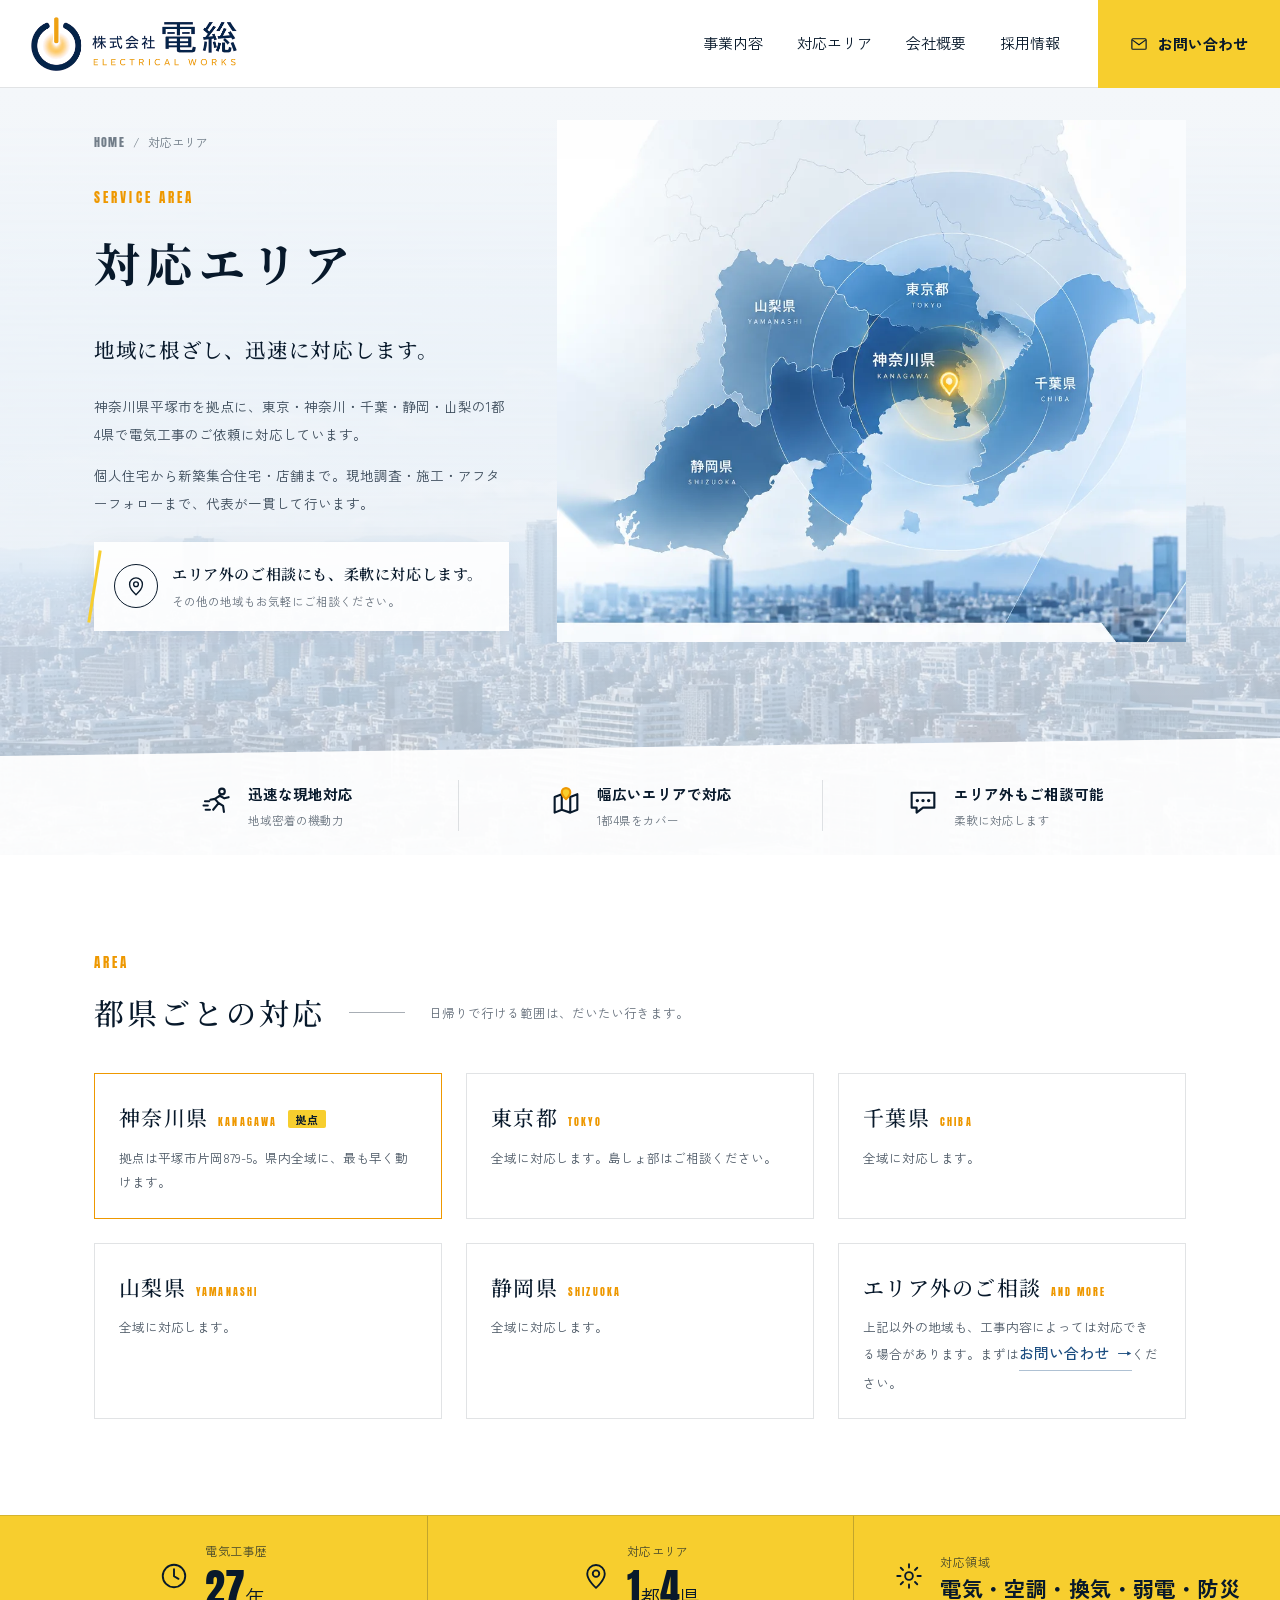
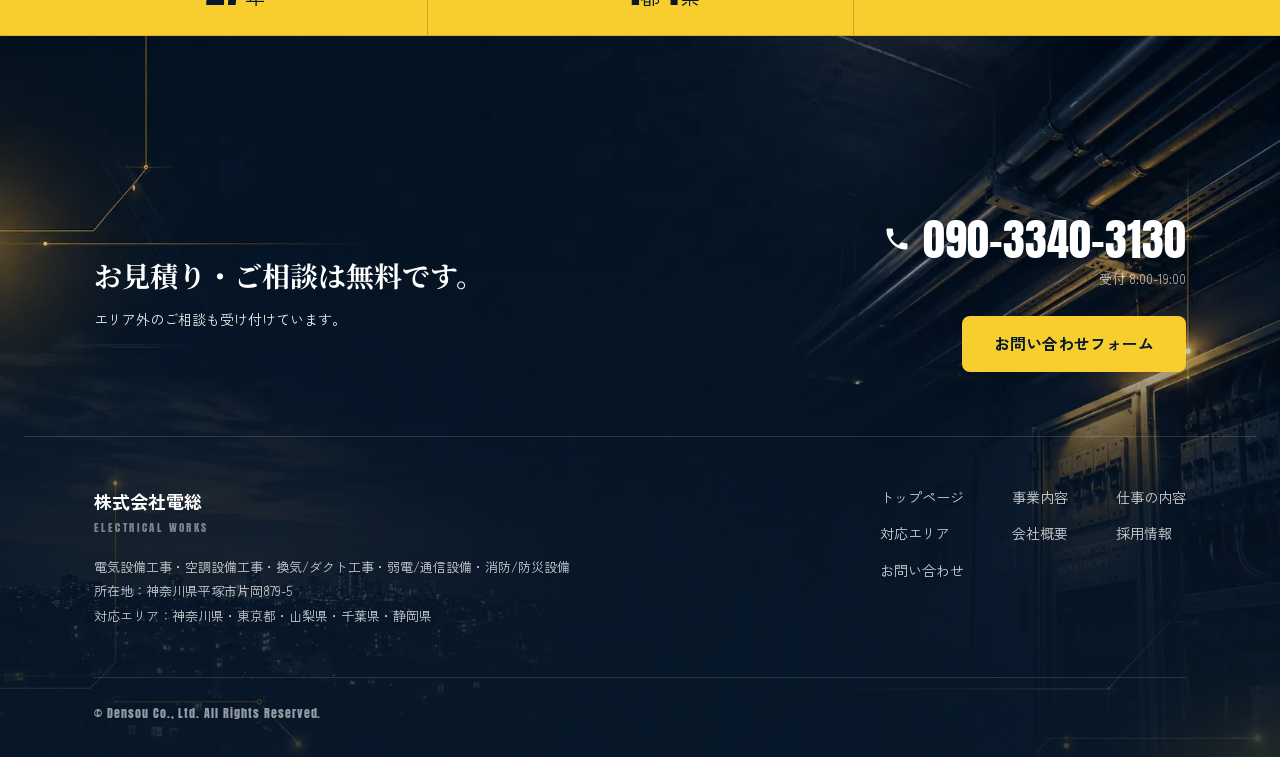
==== area/index.html @ 4aa3f5c4 "実写13枚をトーン統一現像し、事業内容を結線図風の編集レイアウトに再設計 【写真】輝度95-160→113-128、彩度0.03-0.45→0.08-0.26、コントラスト17-68→30-62に統一" ====
<!DOCTYPE html>
<html lang="ja">
<head>
<meta charset="UTF-8">
<meta name="viewport" content="width=device-width, initial-scale=1">
<title>対応エリア｜株式会社電総</title>
<meta name="description" content="神奈川県を拠点に、東京都・山梨県・千葉県・静岡県の1都4県に対応しています。エリア外のご相談も受け付けています。">
<link rel="canonical" href="https://dendojapan22.github.io/KabusikigaisyaDensou_Web/area/">
<meta property="og:type" content="website">
<meta property="og:site_name" content="株式会社電総">
<meta property="og:title" content="対応エリア｜株式会社電総">
<meta property="og:description" content="神奈川県を拠点に、東京都・山梨県・千葉県・静岡県の1都4県に対応しています。エリア外のご相談も受け付けています。">
<meta property="og:url" content="https://dendojapan22.github.io/KabusikigaisyaDensou_Web/area/">
<meta property="og:image" content="https://dendojapan22.github.io/KabusikigaisyaDensou_Web/assets/img/og/area.jpg">
<meta property="og:image:width" content="1200">
<meta property="og:image:height" content="630">
<meta property="og:locale" content="ja_JP">
<meta name="twitter:card" content="summary_large_image">
<link rel="icon" type="image/png" href="../assets/img/favicon.png">
<link rel="preconnect" href="https://fonts.googleapis.com">
<link rel="preconnect" href="https://fonts.gstatic.com" crossorigin>
<link href="https://fonts.googleapis.com/css2?family=Anton&family=Noto+Serif+JP:wght@400;500&family=Zen+Kaku+Gothic+New:wght@400;500;700&display=swap" rel="stylesheet">
<link rel="stylesheet" href="../assets/css/style.css?v=42">
</head>
<body>

<header class="site-header site-header--sub">
  <div class="plate">
    <a class="plate__logo" href="../"><picture><source srcset="../assets/img/logo.webp" type="image/webp"><img src="../assets/img/logo.png" alt="株式会社電総 ELECTRICAL WORKS" width="820" height="220" fetchpriority="high"></picture></a>
  </div>
  <a class="header-tel--compact" href="tel:09033403130" aria-label="電話をかける">
    <svg class="icon-tel" viewBox="0 0 24 24" aria-hidden="true"><path d="M6.6 10.8c1.4 2.8 3.8 5.1 6.6 6.6l2.2-2.2c.3-.3.7-.4 1-.2 1.2.4 2.4.6 3.6.6.6 0 1 .4 1 1V20c0 .6-.4 1-1 1C10.8 21 3 13.2 3 4c0-.6.4-1 1-1h3.5c.6 0 1 .4 1 1 0 1.3.2 2.5.6 3.6.1.3 0 .7-.2 1l-2.3 2.2z"/></svg>
  </a>
  <button class="menu-toggle" aria-expanded="false" aria-label="メニューを開く"><span></span><span></span><span></span></button>
  <div class="header-right">
    <div class="header-main">
      <nav class="global-nav" aria-label="グローバルナビゲーション">
        <ul>
          <li><a href="../service/">事業内容</a></li>
          <li><a href="./" aria-current="page">対応エリア</a></li>
          <li><a href="../company/">会社概要</a></li>
          <li><a href="../recruit/">採用情報</a></li>
        </ul>
      </nav>
      <a class="btn-cta" href="../contact/"><svg class="icon-mail" viewBox="0 0 24 24" aria-hidden="true"><rect x="2.5" y="5" width="19" height="14" rx="1.5"></rect><path d="m3 6.5 9 6.5 9-6.5"></path></svg>お問い合わせ</a>
    </div>
  </div>
</header>

<main>

<!-- ヒーロー：支給デザイン（taiouerea.png）準拠。抽出した地図＋下部に薄い街並み -->
<div class="area2 area2--page" data-animate>
  <div class="wrap area2__inner">
    <div class="area2__copy">
      <ol class="breadcrumb breadcrumb--onlight">
        <li><a href="../">HOME</a></li>
        <li aria-current="page">対応エリア</li>
      </ol>
      <span class="section__label area2__label">Service Area</span>
      <h1 class="area2__title" data-echo>対応エリア</h1>
      <p class="area2__sub">地域に根ざし、迅速に対応します。</p>
      <p class="area2__text">神奈川県平塚市を拠点に、東京・神奈川・千葉・静岡・山梨の1都4県で電気工事のご依頼に対応しています。</p>
      <p class="area2__text">個人住宅から新築集合住宅・店舗まで。現地調査・施工・アフターフォローまで、代表が一貫して行います。</p>
      <div class="area-card">
        <span class="area-card__icon" aria-hidden="true"><svg viewBox="0 0 24 24"><path d="M12 21.5S5 15.4 5 10.2A7 7 0 0 1 19 10.2c0 5.2-7 11.3-7 11.3Z"></path><circle cx="12" cy="10.1" r="2.6"></circle></svg></span>
        <div>
          <p class="area-card__main">エリア外のご相談にも、柔軟に対応します。</p>
          <p class="area-card__sub">その他の地域もお気軽にご相談ください。</p>
        </div>
      </div>
    </div>
    <figure class="area2__map">
      <picture>
        <source srcset="../assets/img/area-map2.webp" type="image/webp">
        <img src="../assets/img/area-map2.jpg" alt="対応エリアの地図。拠点の神奈川県を中心に黄色の同心円が広がり、東京・山梨・千葉・静岡が並ぶ" width="1036" height="860" fetchpriority="high">
      </picture>
    </figure>
  </div>
  <div class="area-feats">
    <div class="wrap area-feats__inner">
      <div class="area-feat">
        <span class="area-feat__icon" aria-hidden="true"><svg viewBox="0 0 24 24"><circle cx="15.5" cy="4.6" r="2"></circle><path d="M14 7.6l-3.5 2.2 2.6 3-3.8 4.7M13 12.6l3.3 2.2.6 4.2M10.5 9.8l-3.2.6M14 7.6l3.2 1.8 3-.8"></path><path d="M3.5 11.5h3M2.5 14.5h3M4 17.5h3"></path></svg></span>
        <div>
          <p class="area-feat__title">迅速な現地対応</p>
          <p class="area-feat__sub">地域密着の機動力</p>
        </div>
      </div>
      <div class="area-feat">
        <span class="area-feat__icon" aria-hidden="true"><svg viewBox="0 0 24 24"><path d="M4 8.5l5-2 6 2 5-2v11l-5 2-6-2-5 2zM9 6.5v11M15 8.5v11"></path><path class="pinfill" d="M12 2.2c1.7 0 3 1.3 3 3 0 2.2-3 4.8-3 4.8S9 7.4 9 5.2c0-1.7 1.3-3 3-3z"></path></svg></span>
        <div>
          <p class="area-feat__title">幅広いエリアで対応</p>
          <p class="area-feat__sub">1都4県をカバー</p>
        </div>
      </div>
      <div class="area-feat">
        <span class="area-feat__icon" aria-hidden="true"><svg viewBox="0 0 24 24"><path d="M4 5.5h16v10.5h-8l-4.5 3.5v-3.5H4z"></path><path d="M8 11h.01M12 11h.01M16 11h.01" stroke-linecap="round" stroke-width="2.4"></path></svg></span>
        <div>
          <p class="area-feat__title">エリア外もご相談可能</p>
          <p class="area-feat__sub">柔軟に対応します</p>
        </div>
      </div>
    </div>
  </div>
</div>

<!-- 都県ごとの対応 -->
<section class="section" data-animate>
  <div class="wrap">
    <div class="svc2-head">
      <span class="section__label">Area</span>
      <div class="svc2-head__row">
        <h2 class="svc2-title">都県ごとの対応</h2>
        <span class="svc2-head__rule" aria-hidden="true"></span>
        <p class="svc2-head__sub">日帰りで行ける範囲は、だいたい行きます。</p>
      </div>
    </div>
    <div class="prefs" data-stagger>
      <div class="pref pref--base">
        <div class="pref__head">
          <h3 class="pref__name">神奈川県</h3>
          <span class="pref__en">KANAGAWA</span>
          <span class="svc-tag">拠点</span>
        </div>
        <p class="pref__text">拠点は平塚市片岡879-5。県内全域に、最も早く動けます。</p>
      </div>
      <div class="pref">
        <div class="pref__head">
          <h3 class="pref__name">東京都</h3>
          <span class="pref__en">TOKYO</span>
        </div>
        <p class="pref__text">全域に対応します。島しょ部はご相談ください。</p>
      </div>
      <div class="pref">
        <div class="pref__head">
          <h3 class="pref__name">千葉県</h3>
          <span class="pref__en">CHIBA</span>
        </div>
        <p class="pref__text">全域に対応します。</p>
      </div>
      <div class="pref">
        <div class="pref__head">
          <h3 class="pref__name">山梨県</h3>
          <span class="pref__en">YAMANASHI</span>
        </div>
        <p class="pref__text">全域に対応します。</p>
      </div>
      <div class="pref">
        <div class="pref__head">
          <h3 class="pref__name">静岡県</h3>
          <span class="pref__en">SHIZUOKA</span>
        </div>
        <p class="pref__text">全域に対応します。</p>
      </div>
      <div class="pref pref--out">
        <div class="pref__head">
          <h3 class="pref__name">エリア外のご相談</h3>
          <span class="pref__en">AND MORE</span>
        </div>
        <p class="pref__text">上記以外の地域も、工事内容によっては対応できる場合があります。まずは<a class="text-link" href="../contact/">お問い合わせ</a>ください。</p>
      </div>
    </div>
  </div>
</section>

<section class="trust trust--light" aria-label="信頼の根拠">
  <div class="trust__item">
    <svg class="trust__icon" viewBox="0 0 24 24" aria-hidden="true"><circle cx="12" cy="12" r="9"></circle><path d="M12 6.6v5.6l3.6 2.1"></path></svg>
    <span>
      <span class="trust__label">電気工事歴</span>
      <span class="trust__value"><strong>30</strong>年</span>
    </span>
  </div>
  <div class="trust__item">
    <svg class="trust__icon" viewBox="0 0 24 24" aria-hidden="true"><path d="M12 21.5S5 15.4 5 10.2A7 7 0 0 1 19 10.2c0 5.2-7 11.3-7 11.3Z"></path><circle cx="12" cy="10.1" r="2.6"></circle></svg>
    <span>
      <span class="trust__label">対応エリア</span>
      <span class="trust__value"><strong>1</strong>都<strong>4</strong>県</span>
    </span>
  </div>
  <div class="trust__item">
    <svg class="trust__icon" viewBox="0 0 24 24" aria-hidden="true"><circle cx="12" cy="12" r="3.1"></circle><path d="M12 2.6v2.6M12 18.8v2.6M21.4 12h-2.6M5.2 12H2.6M18.6 5.4 16.8 7.2M7.2 16.8l-1.8 1.8M18.6 18.6l-1.8-1.8M7.2 7.2 5.4 5.4"></path></svg>
    <span>
      <span class="trust__label">対応領域</span>
      <span class="trust__value trust__value--text">電気・空調・換気・弱電・防災</span>
    </span>
  </div>
</section>
</main>

<div class="endzone">
  <section class="cta-block" data-animate>
    <div class="wrap cta-block__inner">
      <div>
        <h2 class="cta-block__title" data-echo>お見積り・ご相談は無料です。</h2>
        <p class="cta-block__note">エリア外のご相談も受け付けています。</p>
      </div>
      <div class="cta-block__contact">
        <a class="cta-block__tel" href="tel:09033403130"><svg class="icon-tel" viewBox="0 0 24 24" aria-hidden="true"><path d="M6.6 10.8c1.4 2.8 3.8 5.1 6.6 6.6l2.2-2.2c.3-.3.7-.4 1-.2 1.2.4 2.4.6 3.6.6.6 0 1 .4 1 1V20c0 .6-.4 1-1 1C10.8 21 3 13.2 3 4c0-.6.4-1 1-1h3.5c.6 0 1 .4 1 1 0 1.3.2 2.5.6 3.6.1.3 0 .7-.2 1l-2.3 2.2z"/></svg>090-3340-3130</a>
        <p class="cta-block__hours">受付 8:00-19:00</p>
        <a class="btn-primary" href="../contact/">お問い合わせフォーム</a>
      </div>
    </div>
  </section>
  <footer class="site-footer">
    <div class="wrap site-footer__inner">
      <div>
        <p class="site-footer__name">株式会社電総</p>
        <p class="site-footer__en">ELECTRICAL WORKS</p>
        <p class="site-footer__meta">電気設備工事・空調設備工事・換気/ダクト工事・弱電/通信設備・消防/防災設備<br>所在地：神奈川県平塚市片岡879-5<br>対応エリア：神奈川県・東京都・山梨県・千葉県・静岡県</p>
      </div>
      <nav aria-label="フッターナビゲーション">
        <ul>
          <li><a href="../">トップページ</a></li>
          <li><a href="../service/">事業内容</a></li>
          <li><a href="../service/work/">仕事の内容</a></li>
          <li><a href="./">対応エリア</a></li>
          <li><a href="../company/">会社概要</a></li>
          <li><a href="../recruit/">採用情報</a></li>
          <li><a href="../contact/">お問い合わせ</a></li>
        </ul>
      </nav>
    </div>
    <div class="wrap"><p class="site-footer__copy">&copy; Densou Co., Ltd. All Rights Reserved.</p></div>
  </footer>
</div>

<div class="mobile-bar">
  <a class="mobile-bar__tel" href="tel:09033403130"><svg class="icon-tel" viewBox="0 0 24 24" aria-hidden="true" width="18" height="18" fill="currentColor"><path d="M6.6 10.8c1.4 2.8 3.8 5.1 6.6 6.6l2.2-2.2c.3-.3.7-.4 1-.2 1.2.4 2.4.6 3.6.6.6 0 1 .4 1 1V20c0 .6-.4 1-1 1C10.8 21 3 13.2 3 4c0-.6.4-1 1-1h3.5c.6 0 1 .4 1 1 0 1.3.2 2.5.6 3.6.1.3 0 .7-.2 1l-2.3 2.2z"/></svg>電話する</a>
  <a class="mobile-bar__contact" href="../contact/">お問い合わせ</a>
</div>

<script src="../assets/js/main.js?v=12" defer></script>
</body>
</html>
---- assets/css/style.css ----
/* =========================================================
   株式会社電総 コーポレートサイト
   design.md v2 準拠
   ========================================================= */

:root {
  /* =======================================================
     イメージカラー：黄 / 濃紺 / 白 の3色
     黄 = 面（塗り・ハイライト・太い線）
     紺 = 文字と構造
     白 = 地
     ※ヒーローの導線だけは従来の銅色を維持（色を直接指定）
     ======================================================= */
  --yellow:      #F7CE2E;  /* 主役の黄。塗り・ハイライトに使う */
  --yellow-deep: #EE9800;  /* ロゴ由来のアンバー。細い線・小さな印に */

  --navy-900: #08192B;  /* 最濃面・フッター */
  --navy-700: #123A5E;  /* 見出し・副次面 */
  --blue-500: #1B4D80;  /* リンク（紺の系統） */
  --copper:   var(--yellow-deep);  /* 旧アクセント名。実体はアンバー */
  --mist:     #E8EDF2;  /* 明るいセクション背景・採用ページ地色 */
  --paper:    #FFFFFF;

  --ink:    #08192B;
  --ink-60: rgba(8,25,43,.60);
  --ink-40: rgba(8,25,43,.40);
  --rule:   rgba(8,25,43,.12);  /* 表組みの罫 */

  /* 書体：実務トーンに統一。見出しも明朝ではなくゴシック */
  --font-display: "Noto Serif JP", "游明朝", serif;
  --font-body:    "Zen Kaku Gothic New", "Noto Sans JP", sans-serif;
  --font-util:    "Anton", "Zen Kaku Gothic New", sans-serif;

  /* 余白 ─ 8の倍数 */
  --s-1: 8px;  --s-2: 16px; --s-3: 24px; --s-4: 32px;
  --s-5: 48px; --s-6: 64px; --s-7: 96px; --s-8: 128px;

  --radius-pill: 999px;
  --radius-plate: 44px;
  --ease: cubic-bezier(.4, 0, .2, 1);

  --wrap: 1140px;  /* 本文コンテナ最大幅 */
}

/* ---------- reset ---------- */
*, *::before, *::after { box-sizing: border-box; }
html { -webkit-text-size-adjust: 100%; }
body {
  margin: 0;
  font-family: var(--font-body);
  font-size: 16px;
  line-height: 1.9;
  color: var(--ink);
  background: var(--paper);
}
h1, h2, h3, h4, p, ul, ol, dl, dd, figure { margin: 0; }
ul, ol { padding: 0; list-style: none; }
img { max-width: 100%; height: auto; display: block; }
a { color: var(--blue-500); text-decoration: none; }
button { font: inherit; cursor: pointer; background: none; border: 0; color: inherit; }
table { border-collapse: collapse; width: 100%; }

:focus-visible {
  outline: 2px solid var(--navy-900);
  outline-offset: 2px;
  box-shadow: 0 0 0 5px var(--yellow);
  border-radius: 2px;
}

.wrap { max-width: var(--wrap); margin-inline: auto; padding-inline: var(--s-3); }
.u-num { font-family: var(--font-util); }

.visually-hidden {
  position: absolute; width: 1px; height: 1px;
  clip-path: inset(50%); overflow: hidden; white-space: nowrap;
}

/* =========================================================
   4-1. ヘッダー
   ========================================================= */
.site-header {
  position: relative;
  height: 108px;
  z-index: 100;
}
/* トップページ：写真の上に透過で重なる */
.site-header--top {
  position: absolute;
  inset-inline: 0;
  top: 0;
  height: 0; /* 高さはプレート・右ブロックの absolute で決まる */
}
/* 下層ページ：白地・sticky */
.site-header--sub {
  position: sticky;
  top: 0;
  height: 88px;
  background: var(--paper);
  border-bottom: 1px solid var(--rule);
}

/* 白いプレート（切り欠き） */
.plate__logo { display: block; }
.plate__logo img { width: 100%; height: auto; display: block; }

.plate {
  position: absolute;
  top: 0; left: 0;
  width: 268px;
  height: 96px;
  padding: 20px 30px;
  background: var(--paper);
  border-radius: 0 0 var(--radius-plate) 0; /* 右下のみ。影は付けない */
  display: flex;
  flex-direction: column;
  justify-content: center;
  gap: 2px;
  z-index: 2;
}
.plate__name {
  display: flex;
  align-items: center;
  gap: 10px;
  color: var(--ink);
  font-size: 19px;
  font-weight: 700;
  line-height: 1.3;
  letter-spacing: .04em;
}
.plate__mark {
  flex: none;
  width: 14px; height: 14px;
  background: var(--navy-900);
  border-bottom: 2px solid var(--copper);
}
.plate__en {
  font-family: var(--font-util);
  font-size: 11px;
  letter-spacing: .22em;
  color: var(--ink-40);
}

/* 右側ブロック：ナビ＋CTA の一段組み。CTAは右上角にぴったり付ける */
.header-right {
  position: absolute;
  top: 0;
  right: 0;
  height: 64px;
  display: flex;
  align-items: stretch;
}
.site-header--sub .header-right { height: 88px; }
/* 下層は白地なので、プレートは切り欠きをやめて高さだけ合わせる */
.site-header--sub .plate {
  height: 88px;
  border-radius: 0;
  background: transparent;
}

.header-main {
  display: flex;
  align-items: stretch;
  gap: 38px;
  padding-left: var(--s-4);
}
.header-main > .global-nav { display: flex; align-items: center; }
.global-nav ul {
  display: flex;
  align-items: center;
  gap: 34px;
}
.global-nav > ul > li { position: relative; }
.global-nav a {
  font-size: 15px;
  color: var(--ink);
  display: inline-flex;
  align-items: center;
  gap: 6px;
  padding-block: 6px;
  border-bottom: 1px solid transparent;
}
.site-header--top .global-nav a { color: #fff; }
.global-nav a:hover { border-bottom-color: var(--copper); }
.global-nav .chev {
  width: 8px; height: 8px;
  stroke: currentColor;
  stroke-width: 1.5;
  fill: none;
}
/* ドロップダウン */
.global-nav .dropdown {
  position: absolute;
  top: 100%;
  left: 50%;
  translate: -50% 0;
  padding-top: 10px;
  opacity: 0;
  visibility: hidden;
  transition: opacity .18s var(--ease);
}
.global-nav li:hover > .dropdown,
.global-nav li:focus-within > .dropdown {
  opacity: 1;
  visibility: visible;
}
.dropdown__inner {
  background: var(--paper);
  border: 1px solid var(--rule);
  padding: 8px 0;
  min-width: 180px;
}
.dropdown__inner a {
  display: block;
  padding: 8px 20px;
  font-size: 14px;
  color: var(--ink);
  border-bottom: 0;
  white-space: nowrap;
}
.dropdown__inner a:hover { color: var(--blue-500); }

.icon-tel {
  width: 16px; height: 16px;
  fill: currentColor;
}

/* CTA ─ 黄の面＋紺の文字。角は落とさず、ヘッダー右上に貼り付く */
.btn-cta {
  display: inline-flex;
  align-items: center;
  gap: 10px;
  padding: 0 32px;
  border-radius: 0;
  background: var(--yellow);
  color: var(--navy-900);
  font-size: 15px;
  font-weight: 700;
}
.btn-cta .icon-mail { width: 18px; height: 18px; fill: none; stroke: currentColor; stroke-width: 1.6; }
/* ホバー挙動を Primary と共通化 */
.btn-cta:hover { filter: brightness(1.05); }

/* ハンバーガー（<900pxで表示） */
.menu-toggle {
  display: none;
  position: absolute;
  top: 24px;
  right: 16px;
  width: 44px;
  height: 44px;
  z-index: 3;
  flex-direction: column;
  align-items: center;
  justify-content: center;
  gap: 7px;
}
.menu-toggle span {
  display: block;
  width: 22px; height: 1.5px;
  background: var(--ink);
  transition: transform .2s var(--ease), opacity .2s var(--ease);
}
.site-header--top .menu-toggle span { background: #fff; }
.menu-toggle[aria-expanded="true"] span:nth-child(1) { transform: translateY(8.5px) rotate(45deg); background: var(--ink); }
.menu-toggle[aria-expanded="true"] span:nth-child(2) { opacity: 0; }
.menu-toggle[aria-expanded="true"] span:nth-child(3) { transform: translateY(-8.5px) rotate(-45deg); background: var(--ink); }

.header-tel--compact { display: none; }

/* =========================================================
   4-2. 証拠バー（trust bar）
   ========================================================= */
/* 黄のベタ帯。数字は常にここで見える */
.trust {
  display: grid;
  grid-auto-flow: column;
  grid-auto-columns: 1fr;
  background: var(--yellow);
  color: var(--navy-900);
}
.trust__item {
  display: flex;
  align-items: center;
  justify-content: center;
  gap: 16px;
  padding: var(--s-3) var(--s-2);
  border-left: 1px solid rgba(8,25,43,.22);
}
.trust__item:first-child { border-left: 0; }
.trust__icon {
  flex: none;
  width: 30px; height: 30px;
  fill: none;
  stroke: var(--navy-900);
  stroke-width: 1.5;
  stroke-linecap: round;
  stroke-linejoin: round;
}
.trust__label {
  display: block;
  font-size: 12px;
  color: rgba(8,25,43,.72);
  margin-bottom: 2px;
  letter-spacing: .04em;
}
.trust__value {
  display: block;
  font-family: var(--font-util);
  font-size: 20px;
  line-height: 1.15;
  color: var(--navy-900);
  letter-spacing: .02em;
  white-space: nowrap;
}
.trust__value strong {
  font-weight: 400;
  font-size: 40px;
  letter-spacing: 0;
}
/* 数字を持たない項目（対応領域）は和文なので本文書体に戻す */
.trust__value--text {
  font-family: var(--font-body);
  font-size: 21px;
  font-weight: 700;
  letter-spacing: .02em;
}
/* ヒーロー下端に重なる版：左上だけ大きく丸め、右は画面外へ抜く */
.trust--hero {
  position: absolute;
  bottom: 0;
  left: var(--s-4);
  right: 0;
  border-radius: 26px 0 0 0;
  z-index: 2;
}
/* 下層ページ（フッター直上） */
.trust--light { border-block: 1px solid rgba(8,25,43,.14); }

/* =========================================================
   5. トップページ ヒーロー
   ========================================================= */
.hero {
  position: relative;
  min-height: min(100svh, 900px);
  overflow: hidden;
}
.hero__media { position: absolute; inset: 0; }
.hero__media img {
  width: 100%; height: 100%;
  object-fit: cover;
}

/* --- 夕暮れ→夜のタイムラプス動画。継ぎ目なくループする --- */
.hero__video,
.hero__fallback img {
  position: absolute;
  inset: 0;
  width: 100%; height: 100%;
  object-fit: cover;
  object-position: 50% 62%;
}
.hero__video { z-index: 1; }
/* 動画の下に敷く静止画。読み込み中の空白と、動画が使えない環境を埋める */
.hero__fallback { position: absolute; inset: 0; }

/* 動きを抑える設定では動画を止め、静止画だけを見せる */
@media (prefers-reduced-motion: reduce) {
  .hero__video { display: none; }
}

/* --- A案：人物写真 --- */
.hero[data-hero="photo"] .hero__media img { object-position: 70% 50%; }
.hero[data-hero="photo"] .hero__media::after {
  content: "";
  position: absolute; inset: 0;
  background: linear-gradient(100deg,
    rgba(8,25,43,.66) 0%, rgba(8,25,43,.36) 38%, rgba(8,25,43,.06) 68%);
}
.hero[data-hero="photo"] .hero__body {
  position: absolute;
  left: 11%;
  top: 24%;
  z-index: 1;
}

/* --- B案：分割型（初期値） --- */
.hero[data-hero="split"] {
  display: grid;
  grid-template-columns: 36% 64%;
}
.hero[data-hero="split"] .hero__media {
  position: relative;
  grid-column: 2;
  grid-row: 1;
  inset: auto;
  min-height: 100%;
}
.hero[data-hero="split"] .hero__media img,
.hero[data-hero="split"] .hero__video { object-position: 50% 62%; } /* 街の灯りを画角に残す */
.hero[data-hero="split"] .hero__panel {
  grid-column: 1;
  grid-row: 1;
  background: var(--navy-900);
  position: relative;
  display: flex;
  align-items: center;
  /* 上は左上ロゴプレートの逃げ */
  padding: 120px 48px 64px;
}
.hero[data-hero="split"] .hero__body {
  position: relative;
  /* 縦書きコピー（右）＋ 補足とCTAの列（左・下寄せ） */
  display: flex;
  flex-direction: row-reverse;
  align-items: stretch;
  gap: clamp(16px, 2.4vw, 40px);
}

/* --- キャッチ（縦組み）＋補足＋CTA --- */
.hero__copy {
  writing-mode: vertical-rl;   /* 右→左に列が進む */
  text-orientation: mixed;
  font-family: var(--font-display);
  font-weight: 400;
  /* 幅と高さの両方に追従して縮む。要素の重なりを構造的に防ぐ */
  font-size: clamp(24px, min(2.6vw, 5.2svh), 42px);
  letter-spacing: .12em;
  line-height: 2.0;            /* 縦組みでは列の間隔 */
  color: #fff;
}
.hero__copy .hero__line { display: block; }
/* 「三十年」だけ黄。ここが一番言いたいところ */
.hero__accent { color: var(--yellow); font-style: normal; }
.hero__aside {
  display: flex;
  flex-direction: column;
  justify-content: flex-end;
  min-width: 0;
}
.hero__sub {
  font-size: 14px;
  line-height: 1.9;
  color: rgba(255,255,255,.82);
}
.hero__cta {
  margin-top: 24px;
  display: flex;
  flex-direction: column;      /* 縦書きの隣で細い列に収める */
  align-items: stretch;
  gap: 16px;
}
.hero__copy .hero__line {
  opacity: 0;
  animation: heroFade 700ms var(--ease) forwards;
}
.hero__copy .hero__line:nth-child(1) { animation-delay: 200ms; }
.hero__copy .hero__line:nth-child(2) { animation-delay: 420ms; }
@keyframes heroFade { to { opacity: 1; } }

@media (prefers-reduced-motion: reduce) {
  .hero__copy .hero__line { opacity: 1; animation: none; }
}

/* =========================================================
   CTA共通コンポーネント（3種のみ）
   Primary   = 黄ベタ＋濃紺文字。1画面に1つ。最終アクション用
   Secondary = 枠線ボタン。ページ遷移用（--light は紺地用）
   Text link = 下線＋矢印。補足リンク用（.text-link）
   ========================================================= */
.btn-primary,
.btn-secondary {
  display: inline-flex;
  align-items: center;
  justify-content: center;
  gap: 8px;
  min-height: 56px;
  padding: 8px 32px;
  border-radius: 8px;
  font-family: var(--font-body);
  font-size: 16px;
  font-weight: 700;
  line-height: 1.4;
  transition: background .2s var(--ease), color .2s var(--ease), filter .2s var(--ease);
}
.btn-primary {
  background: var(--yellow);
  color: var(--navy-900);
}
.btn-primary:hover { filter: brightness(1.05); }
.btn-primary .icon-tel { width: 20px; height: 20px; fill: currentColor; }
.btn-secondary {
  border: 1.5px solid rgba(8,25,43,.55);
  color: var(--navy-900);
  background: transparent;
}
.btn-secondary:hover { background: rgba(8,25,43,.06); }
.btn-secondary--light {
  border-color: rgba(255,255,255,.65);
  color: #fff;
}
.btn-secondary--light:hover { background: rgba(255,255,255,.1); }

/* =========================================================
   セクション共通（トップページ）
   ========================================================= */
.section { padding-block: var(--s-7); }
.section--mist { background: var(--mist); }
/* 同色セクションが連続するときの区切り罫 */
.section--rule { border-top: 1px solid var(--rule); }
/* 下層ページへの集約リンク（TOPは各テーマをリンク1本で受ける） */
.sub-links {
  max-width: var(--wrap);
  margin: 48px auto 0;
  padding: 24px var(--s-3) 0;
  border-top: 1px solid var(--rule);
  display: flex;
  flex-wrap: wrap;
  gap: 16px 40px;
}
.section__head {
  margin-bottom: var(--s-5);
  display: flex;
  flex-direction: column;
  align-items: flex-start;
}
/* 英字小見出し（全セクション共通フォーマット）：黄文字・広レタースペース */
.section__label {
  display: block;
  font-family: var(--font-util);
  font-size: 13px;
  letter-spacing: .26em;
  color: var(--yellow-deep);   /* 白地では濃い黄 */
  text-transform: uppercase;
  margin-bottom: 8px;
  font-weight: 400;
}
/* 紺地では明るい黄 */
.insight .section__label,
.cta-block .section__label,
.recruit-banner .section__label { color: var(--yellow); }
.section__title {
  font-family: var(--font-display);
  font-weight: 700;
  font-size: 28px;
  line-height: 1.5;
}
.section__lead { margin-top: var(--s-2); color: var(--ink-60); max-width: 720px; }

/* Text link（共通コンポーネント）：下線＋矢印。補足リンク用 */
.text-link {
  display: inline-flex;
  align-items: center;
  gap: 8px;
  color: var(--blue-500);
  font-size: 15px;
  font-weight: 500;
  border-bottom: 1px solid rgba(27,77,128,.35);
  padding-bottom: 2px;
  transition: border-color .2s var(--ease);
}
.text-link::after {
  content: "→";
  font-family: var(--font-body);
  transition: translate .2s var(--ease);
}
.text-link:hover { border-bottom-color: currentColor; }
.text-link:hover::after { translate: 4px 0; }

/* カードグリッド（T-A 共通） */
.card-grid {
  display: grid;
  grid-template-columns: repeat(3, 1fr);
  gap: var(--s-4);
}
.card {
  background: var(--paper);
  border: 1px solid var(--rule);
  border-radius: 4px;
  padding: var(--s-4);
  transition: border-color .2s var(--ease);
}
.card:hover { border-color: var(--copper); }
.card__rule {
  display: block;
  width: 32px; height: 3px;
  background: var(--yellow);
  margin-bottom: var(--s-2);
}
.card__title {
  font-size: 18px;
  font-weight: 700;
  margin-bottom: var(--s-1);
}
.card__text { font-size: 14px; color: var(--ink-60); }
.card__list { margin-top: var(--s-2); font-size: 14px; color: var(--ink-60); }
.card__list li {
  padding-left: 14px;
  position: relative;
}
.card__list li::before {
  content: "";
  position: absolute;
  left: 0; top: .85em;
  width: 6px; height: 1px;
  background: var(--copper);
}
a.card { display: block; color: inherit; }

/* =========================================================
   見出しのエコー（残像）演出
   本体（solid）と残像（echo）を重ね、左→右に現れる。
   残像は銅色で少し遅れて追いかけ、最後にわずかなズレを残して止まる
   ========================================================= */
.is-echo-host {
  position: relative;
  z-index: 0;
  display: inline-block;
}
.echo-solid {
  display: block;
  position: relative;
  z-index: 1;
}
/* 残像は全廃（二重写しはチープに見えるため）。
   代わりに、にじみからピントが合うように結像させる＝灯りがゆっくり点くイメージ */
.echo-echo { display: none; }
.js [data-animate] .echo-solid {
  opacity: 0;
  translate: 0 .3em;
  filter: blur(7px);
  transition:
    opacity .85s var(--ease) calc(.1s + var(--echo-delay, 0ms)),
    translate .85s var(--ease) calc(.1s + var(--echo-delay, 0ms)),
    filter .95s var(--ease) calc(.1s + var(--echo-delay, 0ms));
}
.js [data-animate].is-inview .echo-solid {
  opacity: 1;
  translate: 0 0;
  filter: blur(0);
}

/* ---------- 汎用：下からフェードイン（順送り） ---------- */
.js [data-animate] .reveal {
  opacity: 0;
  translate: 0 24px;
  transition:
    opacity .6s var(--ease),
    translate .6s var(--ease),
    border-color .25s var(--ease),
    transform .3s var(--ease);
  transition-delay: calc(var(--i, 0) * 90ms), calc(var(--i, 0) * 90ms), 0ms, 0ms;
}
.js [data-animate].is-inview .reveal {
  opacity: 1;
  translate: 0 0;
}

@media (prefers-reduced-motion: reduce) {
  .js [data-animate] .echo-solid {
    transition: none;
    opacity: 1;
    translate: 0 0;
    filter: none;
  }
  .js [data-animate] .reveal {
    opacity: 1;
    translate: 0 0;
    transition: none;
  }
}

/* =========================================================
   事業内容セクション（トップ）─ ベントレイアウト＋通電モチーフ
   ========================================================= */

/* =========================================================
   ナイトゾーン：事業内容〜対応エリアを包む、濃紺のひと続きの面
   上端は中央が持ち上がる緩やかな弧。その頂点に見出しが乗る
   ========================================================= */
/* 旧 .nightzone（紺の一枚面）は廃止。背景ルール：紺=情緒 / 白=情報 */
.service-sec { position: relative; }





/* 選ばれる理由＝紺のブランド帯。帯の中の文字色はここで持つ */
.insight .section__title,
.insight .insight__heading,
.insight .reason__title { color: #fff; }
.insight .section__lead,
.insight .reason__text { color: rgba(255,255,255,.78); }
.insight .reason__n { color: var(--yellow); }
.insight .reason { border-left-color: rgba(255,255,255,.24); }
@media (max-width: 899px) {
  .insight .reason { border-top-color: rgba(255,255,255,.24); }
}
.insight .text-link { color: var(--yellow); border-bottom-color: rgba(247,206,46,.5); }
.insight .text-link:hover { border-bottom-color: var(--yellow); }
/* 見出しの残像は、暗い地では黄で置く */
.insight .echo-echo { color: var(--yellow); opacity: .42; }
.js .insight [data-animate].is-inview .echo-echo { opacity: .42; }

/* 事業内容の見出しだけは、弧の頂点に合わせて中央へ */
/* 白地セクションの背景に透過素材を敷く（ユーザー指定） */
.service-sec {
  position: relative;
  isolation: isolate;   /* ::after(z:-1) を自背景の上・内容の下に収める */
  overflow: hidden;
  /* 図面の方眼＋稲妻バッジの透かし（乗算の上に半透明の白ベールで濃さを作る） */
  background-color: var(--paper);
  background-image:
    repeating-linear-gradient(0deg,  rgba(19,52,89,.055) 0 1px, transparent 1px 72px),
    repeating-linear-gradient(90deg, rgba(19,52,89,.055) 0 1px, transparent 1px 72px),
    repeating-linear-gradient(0deg,  rgba(19,52,89,.024) 0 1px, transparent 1px 18px),
    repeating-linear-gradient(90deg, rgba(19,52,89,.024) 0 1px, transparent 1px 18px),
    linear-gradient(rgba(255,255,255,.80), rgba(255,255,255,.80)),
    url("../img/inazumasinboru.png");
  background-image:
    repeating-linear-gradient(0deg,  rgba(19,52,89,.055) 0 1px, transparent 1px 72px),
    repeating-linear-gradient(90deg, rgba(19,52,89,.055) 0 1px, transparent 1px 72px),
    repeating-linear-gradient(0deg,  rgba(19,52,89,.024) 0 1px, transparent 1px 18px),
    repeating-linear-gradient(90deg, rgba(19,52,89,.024) 0 1px, transparent 1px 18px),
    linear-gradient(rgba(255,255,255,.80), rgba(255,255,255,.80)),
    image-set(url("../img/inazumasinboru.webp") type("image/webp"),
              url("../img/inazumasinboru.png") type("image/png"));
  background-repeat: repeat, repeat, repeat, repeat, no-repeat, no-repeat;
  background-size: auto, auto, auto, auto, auto, min(380px, 28vw);
  background-position: 0 0, 0 0, 0 0, 0 0, 0 0, left max(-70px, -5vw) top 46%;
  background-blend-mode: normal, normal, normal, normal, normal, multiply;
}
/* 事業内容の下端：街並みを薄く（対応エリアと同じ言語） */
.service-sec::after {
  content: "";
  position: absolute;
  z-index: -1;
  left: 0; right: 0; bottom: 0;
  height: min(420px, 34vw);
  background-image: url("../img/machinami.jpg");
  background-image: image-set(url("../img/machinami.webp") type("image/webp"),
                              url("../img/machinami.jpg") type("image/jpeg"));
  background-size: cover;
  background-position: center bottom;
  opacity: .18;
  -webkit-mask-image: linear-gradient(180deg, transparent 0, #000 72%);
  mask-image: linear-gradient(180deg, transparent 0, #000 72%);
  pointer-events: none;
}
/* 法人/個人：右下に職人の線画（乗算）、左上に反転したガラスパネル */
.guide-sec {
  position: relative;
  isolation: isolate;
  overflow: hidden;
}
.guide-sec::before {
  content: "";
  position: absolute;
  z-index: -1;
  right: max(-48px, -3vw);
  bottom: -4%;
  width: min(600px, 44vw);
  aspect-ratio: 1589 / 989;
  background-image: url("../img/denkikouzisyaezzi.png");
  background-image: image-set(url("../img/denkikouzisyaezzi.webp") type("image/webp"),
                              url("../img/denkikouzisyaezzi.png") type("image/png"));
  background-size: contain;
  background-repeat: no-repeat;
  mix-blend-mode: multiply;   /* 白地は消え、線だけ残る */
  opacity: .46;
  pointer-events: none;
}
/* ガラスの端が見出しに触れても読めるよう、白のハロを敷く（白地では不可視） */
.guide-sec .section__head {
  text-shadow: 0 0 10px #fff, 0 0 18px #fff, 0 0 26px #fff;
}
@media (max-width: 899px) {
  .service-sec {
    background-size: auto, auto, auto, auto, auto, 46vw;
    background-position: 0 0, 0 0, 0 0, 0 0, 0 0, left -10vw top 44%;
  }
  .guide-sec::before { width: 74vw; right: -10vw; opacity: .30; }
}

.service-sec .section__head {
  flex-direction: column;
  align-items: center;
  text-align: center;
  gap: var(--s-2);
  margin-bottom: var(--s-5);
}
.service-sec .section__title { white-space: nowrap; }
.service-sec .section__lead { margin-inline: auto; }

/* =========================================================
   パワーライン（蛇行配線）：スクロールに追従して電線が引かれ、
   電子が先行して走り、通過した項目の写真が浮かび上がる。
   電線の経路は JS が実際のレイアウトを測って生成する
   ========================================================= */
.powerline {
  position: relative;
  margin-top: var(--s-4);
  display: flex;
  flex-direction: column;
  gap: 72px;
  padding-top: 48px;
  padding-bottom: 24px;
}
.powerline__wire {
  position: absolute;
  inset: 0;
  width: 100%;
  height: 100%;
  overflow: visible;
  pointer-events: none;
}
.powerline__wire .wire {
  fill: none;
  stroke: var(--yellow-deep);
  stroke-width: 2.4;
  stroke-linejoin: miter;
  opacity: .95;
}
/* ノード＝電気の接続点。待機中は破線リングに囲まれた端子、
   電子が到着すると点灯し、波紋がひとつ広がり、
   引込線が写真へ降りて、破線リングが回り始める */
.pl-node .ring {
  fill: none;
  stroke: rgba(238,152,0,.45);
  stroke-width: 1;
  stroke-dasharray: 3 4;
  transform-box: fill-box;
  transform-origin: center;
  transition: stroke .3s linear;
}
.pl-node.is-lit .ring {
  stroke: rgba(255,214,102,.75);
  animation: nodeSpin 14s linear infinite;
}
@keyframes nodeSpin { to { transform: rotate(360deg); } }

.pl-node .core {
  fill: #fff;
  stroke: var(--yellow-deep);
  stroke-width: 1.4;
  transition: fill .25s linear, filter .25s linear;
}
.pl-node.is-lit .core {
  fill: #FFD966;
  filter: drop-shadow(0 0 5px rgba(255,214,102,.95));
}

.pl-node .ripple {
  fill: none;
  stroke: #FFD966;
  stroke-width: 1.5;
  opacity: 0;
  transform-box: fill-box;
  transform-origin: center;
}
.pl-node.is-lit .ripple { animation: nodeRipple .8s var(--ease) both; }
@keyframes nodeRipple {
  0%   { opacity: .9; transform: scale(.4); }
  100% { opacity: 0;  transform: scale(2.8); }
}

/* 引込線：ノードから写真へ降りる短い線 */
.pl-node .stub {
  stroke: var(--yellow-deep);
  stroke-width: 1.5;
  stroke-dasharray: 1;
  stroke-dashoffset: 1;
}
.pl-node.is-lit .stub {
  stroke-dashoffset: 0;
  transition: stroke-dashoffset .3s linear .1s;
}
.powerline__wire .tip {
  fill: #FFE28A;
  filter: drop-shadow(0 0 6px rgba(255,214,102,.95));
}
/* 電子の尾：長い淡い光と短い強い光を重ねて彗星にする */
.powerline__wire .tail-far {
  fill: none;
  stroke: rgba(238,152,0,.30);
  stroke-width: 2.5;
  stroke-linecap: round;
}
.powerline__wire .tail-near {
  fill: none;
  stroke: rgba(238,152,0,.72);
  stroke-width: 3.2;
  stroke-linecap: round;
  filter: drop-shadow(0 0 3px rgba(255,214,102,.6));
}

/* 項目：写真＋説明の全幅行。偶数行は左右反転 */
.powerline__item {
  position: relative;
  z-index: 1;
  display: grid;
  grid-template-columns: 54% 1fr;
  gap: clamp(24px, 4vw, 56px);
  align-items: center;
  width: 100%;
  max-width: 1040px;
  margin-inline: auto;
  color: var(--navy-900);
}
.powerline__item:nth-of-type(even) { grid-template-columns: 1fr 54%; }
.powerline__item:nth-of-type(even) .powerline__photo { order: 2; }
.powerline__item:nth-of-type(even) .powerline__meta  { order: 1; }

.powerline__photo {
  display: block;               /* span のため明示。aspect-ratio と clip-path を効かせる */
  position: relative;
  width: 100%;
  aspect-ratio: 16 / 10;
  overflow: hidden;
  border-radius: 6px;
  box-shadow: 0 18px 40px -22px rgba(8,25,43,.45);
}
.powerline__photo img {
  width: 100%; height: 100%;
  object-fit: cover;
  transition: transform .6s var(--ease);
}
.powerline__photo::after {
  content: "";
  position: absolute; inset: 0;
  background: linear-gradient(180deg, rgba(8,25,43,0), rgba(8,25,43,.16));
}
.powerline__item:hover .powerline__photo img { transform: scale(1.04); }
/* 縦長スナップの見せ場に合わせた切り抜き位置 */
.powerline__item:nth-of-type(5) .powerline__photo img { object-position: center 72%; }
.powerline__meta {
  display: block;
  position: relative;
}
.powerline__no {
  display: block;
  font-family: var(--font-util);
  font-size: clamp(34px, 3.4vw, 46px);
  line-height: 1;
  color: transparent;
  -webkit-text-stroke: 1px rgba(19,52,89,.35);
  margin-bottom: 10px;
}
.powerline__label {
  display: block;
  font-family: var(--font-util);
  font-size: 12px;
  letter-spacing: .22em;
  color: var(--yellow-deep);
  margin-bottom: 6px;
}
.powerline__title {
  display: block;
  font-family: var(--font-display);
  font-size: clamp(20px, 2vw, 26px);
  font-weight: 700;
  letter-spacing: .04em;
  margin-bottom: 10px;
}
.powerline__desc {
  display: block;
  font-size: 14px;
  line-height: 1.9;
  color: var(--ink-soft, #45525f);
  margin-bottom: 14px;
}
.powerline__more {
  display: inline-block;
  font-size: 13px;
  font-weight: 700;
  color: var(--navy-700, #133459);
  border-bottom: 1px solid rgba(19,52,89,.4);
  padding-bottom: 2px;
}
.powerline__more::after {
  content: "→";
  margin-left: 6px;
  display: inline-block;
  transition: translate .25s var(--ease);
}
.powerline__item:hover .powerline__more::after { translate: 4px 0; }

/* 電子が通過するまで、写真は伏せておく */
.js .powerline__photo { clip-path: inset(100% 0 0 0); }
.js .powerline__item.is-on .powerline__photo {
  clip-path: inset(0 0 0 0);
  transition: clip-path .7s var(--ease) .2s;
}
.js .powerline__meta { opacity: 0; translate: 0 12px; }
.js .powerline__item.is-on .powerline__meta {
  opacity: 1;
  translate: 0 0;
  transition: opacity .5s var(--ease) .4s, translate .5s var(--ease) .4s;
}

@media (max-width: 699px) {
  .powerline { gap: 56px; padding-top: 40px; }
  .powerline__item,
  .powerline__item:nth-of-type(even) { grid-template-columns: 1fr; gap: 18px; }
  .powerline__item:nth-of-type(even) .powerline__photo { order: 1; }
  .powerline__item:nth-of-type(even) .powerline__meta  { order: 2; }
  .powerline__no { font-size: 30px; margin-bottom: 6px; }
  .powerline__title { font-size: 20px; }
}

@media (prefers-reduced-motion: reduce) {
  .pl-node.is-lit .ring { animation: none; }
  .pl-node.is-lit .ripple { animation: none; opacity: 0; }
  .pl-node .stub { stroke-dashoffset: 0; transition: none; }
  .js .powerline__photo { clip-path: none; transition: none; }
  .js .powerline__meta { opacity: 1; translate: 0 0; transition: none; }
  .powerline__item:hover .powerline__photo img { transform: none; }
}

/* =========================================================
   選ばれる理由 ＋ 電球（ひと続きの帯）
   左は明るいグレー、右は紺。境目は電球の背後で溶ける
   ========================================================= */
.insight {
  position: relative;
  padding-block: var(--s-7);
  overflow: hidden;
  background: var(--navy-900);
}
.insight__inner {
  position: relative;
  z-index: 1;
  max-width: 1320px;
  margin-inline: auto;
  padding-inline: var(--s-3);
  display: grid;
  grid-template-columns: 1fr;
  align-items: center;
  gap: var(--s-5);
}
.insight__heading {
  font-family: var(--font-display);
  font-weight: 700;
  font-size: 28px;
  letter-spacing: .08em;
  color: var(--navy-900);
  margin-bottom: var(--s-4);
}

/* 3つの理由を横に並べ、罫で仕切る */
.reasons {
  display: grid;
  grid-template-columns: repeat(3, 1fr);
  gap: 0;
}
.reason {
  padding-inline: var(--s-3);
  border-left: 1px solid rgba(8,25,43,.2);
}
.reason:first-child { border-left: 0; padding-left: 0; }
.reason__n {
  display: block;
  font-size: 30px;
  line-height: 1;
  color: var(--navy-900);
  margin-bottom: 10px;
}
.reason__title {
  font-size: 14px;
  font-weight: 700;
  line-height: 1.7;
  color: var(--navy-900);
  margin-bottom: 10px;
  min-height: 3.4em;   /* 3枚の本文の頭を揃える */
}
.reason__text {
  font-size: 12px;
  line-height: 1.95;
  color: rgba(8,25,43,.72);
}

/* 背景の電球：denkyuu1 を暗めに沈めて左下に敷き、文字がその上に載る。
   輪郭をなぞる光（SVG）は main.js が挿入する */
.insight__inner {
  position: relative;
  z-index: 1;
  /* 背景の電球（点灯時の明部）に文字がかかっても読めるよう、
     紺地では見えない程度の影を全テキストに敷く */
  text-shadow: 0 1px 2px rgba(8,25,43,.6), 0 0 10px rgba(8,25,43,.45);
}
.bulbfig {
  position: absolute;
  z-index: 0;
  left: max(-40px, -3vw);
  bottom: 0;
  width: min(430px, 30vw);
  pointer-events: none;
}
/* 右端の管ランプ：紺ゾーンにスクリーン合成で溶かす縦の光。左下の電球と対。
   注意：blend は .tubefig 自体に載せる。transform（や z-index）が
   スタッキングコンテキストを作るため、img 側に付けると .insight の
   背景まで届かず黒地がそのまま見える */
.tubefig {
  position: absolute;
  right: max(-36px, -2.5vw);
  top: 50%;
  transform: translateY(-50%);
  width: min(230px, 15vw);
  pointer-events: none;
  mix-blend-mode: screen;   /* 黒地は紺に消え、光だけが残る */
  opacity: .68;
}
.tubefig img {
  display: block;
  width: 100%;
  height: auto;
}
@media (max-width: 899px) {
  .tubefig { display: none; }  /* モバイルは電球なぞりに一本化 */
}
.bulbfig__img {
  display: block;
  width: 100%;
  height: auto;
  opacity: .32;                      /* 背景に馴染ませる：暗めに沈める */
  filter: brightness(.6) saturate(.9);  /* フィラメントの白飛びを抑え、上の文字を守る */
  transition: opacity .5s var(--ease), filter .5s var(--ease);
}
/* なぞり終えたら点灯：2度瞬いてから安定して灯る */
.bulbfig.is-on .bulbfig__img {
  opacity: .42;
  filter: brightness(.78) saturate(1);
  animation: bulbIgnite .85s linear 1;
}
/* 点灯時に電球のまわりへにじむ光暈 */
.bulbfig::after {
  content: "";
  position: absolute;
  inset: -14%;
  background: radial-gradient(closest-side at 50% 45%,
    rgba(255,214,102,.26) 0%, rgba(255,214,102,.08) 55%, transparent 78%);
  opacity: 0;
  transition: opacity .6s var(--ease);
  pointer-events: none;
}
.bulbfig.is-on::after {
  opacity: 1;
  animation: bulbBreath 4.5s ease-in-out 1.2s infinite;
}
@keyframes bulbIgnite {
  0%, 14%   { opacity: .32; filter: brightness(.6) saturate(.9); }
  15%, 24%  { opacity: .42; filter: brightness(.78) saturate(1); }
  25%, 38%  { opacity: .33; filter: brightness(.62) saturate(.9); }
  39%, 55%  { opacity: .42; filter: brightness(.78) saturate(1); }
  56%, 64%  { opacity: .37; filter: brightness(.7) saturate(.95); }
  65%, 100% { opacity: .42; filter: brightness(.78) saturate(1); }
}
@keyframes bulbBreath {
  0%, 100% { opacity: .8; }
  50%      { opacity: 1; }
}
@media (prefers-reduced-motion: reduce) {
  .bulbfig.is-on .bulbfig__img { animation: none; }
  .bulbfig.is-on::after { animation: none; }
}
.bulbfig__line {
  position: absolute;
  inset: 0;
  width: 100%;
  height: 100%;
  overflow: visible;
  pointer-events: none;
}
.bulbfig__line path { fill: none; }
.bulbfig__glow { stroke: rgba(255,214,102,.15); }  /* 太さはJSが倍率から算出 */
.bulbfig__lit  { stroke: rgba(255,222,120,.7); }
.bulbfig__head {
  stroke: #FFF3C4;
  stroke-linecap: round;
  filter: drop-shadow(0 0 6px rgba(255,214,102,.95));
  opacity: 0;
}

.insight__body {
  display: flex;
  flex-direction: column;
  align-items: flex-start;
}
.insight__body .section__title { color: #fff; letter-spacing: .04em; }
.insight__body .echo-echo { color: var(--yellow); opacity: .45; }
.js .insight[data-animate].is-inview .echo-echo { opacity: .45; }
.insight__text {
  margin-block: var(--s-3) var(--s-4);
  color: rgba(255,255,255,.82);
  font-size: 14px;
  line-height: 2;
}

@media (max-width: 1099px) {
  .insight__inner { grid-template-columns: 1fr 1fr; }
  .insight__text br { display: none; }
}
@media (max-width: 899px) {
  .insight {
    padding-block: var(--s-6);
    background: var(--navy-900);  /* デスクトップと同じ紺一色 */
  }
  .insight__inner { grid-template-columns: 1fr; gap: var(--s-4); }
  .bulbfig { width: min(300px, 72vw); left: -10vw; bottom: 0; }
  .reasons { grid-template-columns: 1fr; gap: var(--s-3); }
  .reason { border-left: 0; padding-inline: 0; padding-top: var(--s-3); border-top: 1px solid rgba(8,25,43,.2); }
  .reason:first-child { border-top: 0; padding-top: 0; }
}
/* =========================================================
   採用バナー（紺の面＋電球）
   ========================================================= */
.recruit-banner {
  position: relative;
  isolation: isolate;
  display: grid;
  grid-template-columns: 1fr minmax(0, 300px);
  align-items: center;
  gap: var(--s-5);
  /* 最濃紺の上に night-grid をごく薄く敷いて、平板な紺に奥行きを足す */
  background-color: var(--navy-900);
  background-image:
    linear-gradient(180deg, rgba(8,25,43,.74), rgba(8,25,43,.66)),
    url("../img/night-grid.jpg");
  background-image:
    linear-gradient(180deg, rgba(8,25,43,.74), rgba(8,25,43,.66)),
    image-set(url("../img/night-grid.webp") type("image/webp"),
              url("../img/night-grid.jpg") type("image/jpeg"));
  background-size: auto, cover;
  background-position: center, center right;
  border-radius: 18px;
  padding: var(--s-6) var(--s-6) var(--s-6) var(--s-6);
  overflow: hidden;
  color: #fff;
}
/* 背景にうっすら職人の線画。白地を反転して線だけを浮かせる */
.recruit-banner::before {
  content: "";
  position: absolute;
  z-index: -1;
  left: 4%; bottom: -6%;
  width: min(480px, 52%);
  aspect-ratio: 1589 / 989;
  background-image: image-set(url("../img/denkikouzisyaezzi.webp") type("image/webp"),
                              url("../img/denkikouzisyaezzi.png") type("image/png"));
  background-size: contain;
  background-repeat: no-repeat;
  filter: invert(1);
  mix-blend-mode: screen;
  opacity: .5;
  pointer-events: none;
}
@media (max-width: 899px) {
  .recruit-banner::before { width: 78%; left: -6%; bottom: -9%; opacity: .38; }
}
.recruit-banner__body {
  display: flex;
  flex-direction: column;
  align-items: flex-start;
}
.recruit-banner .section__title { color: #fff; }
.recruit-banner .echo-echo { color: var(--yellow); opacity: .5; }
.js [data-animate].is-inview .recruit-banner .echo-echo { opacity: .5; }
.recruit-banner__text {
  margin-block: var(--s-2) var(--s-3);
  color: rgba(255,255,255,.82);
  font-size: 15px;
  max-width: 42em;
}
.recruit-banner .text-link { color: var(--yellow); border-bottom-color: var(--yellow); }
.recruit-banner__figure {
  justify-self: end;
  align-self: center;
  display: flex;
  align-items: center;
}
.recruit-banner__figure img {
  width: 100%;
  max-width: 280px;
  height: auto;
  /* 黒地ごとスクリーン合成：黒は紺に溶け、光だけが残る */
  mix-blend-mode: screen;
}

@media (max-width: 899px) {
  .recruit-banner {
    grid-template-columns: 1fr;
    text-align: center;
    padding: var(--s-5) var(--s-4);
  }
  .recruit-banner__body { align-items: center; }
  .recruit-banner__figure {
    order: -1;
    justify-self: center;
  }
  .recruit-banner__figure img { width: min(220px, 55vw); }
}

/* 対応エリア ─ カードをやめて文字で見せる */
.area-line {
  font-family: var(--font-display);
  font-size: clamp(2rem, 5.4vw, 3.75rem);
  font-weight: 500;
  line-height: 1.45;
  letter-spacing: .04em;
}
.area-line span { color: var(--yellow); margin-inline: .12em; }
.area-note {
  margin-top: var(--s-3);
  font-size: 15px;
  color: var(--ink-60);
  max-width: 46em;
}
.area-note .text-link { margin-left: .5em; }

/* 施工写真のピックアップ ─ 写真を主役にする */
.works-pick {
  display: grid;
  grid-template-columns: 1.35fr 1fr 1fr;
  gap: var(--s-3);
  align-items: start;
}
.works-pick__item { color: inherit; display: block; }
.works-pick__photo {
  width: 100%;
  aspect-ratio: 4 / 5;
  object-fit: cover;
  border-radius: 2px;
  transition: filter .4s var(--ease);
}
.works-pick__item:first-child .works-pick__photo { aspect-ratio: 4 / 5.4; }
.works-pick__photo--low { object-position: 50% 72%; }
.works-pick__item:hover .works-pick__photo { filter: brightness(1.06); }
.works-pick__title {
  margin-top: var(--s-2);
  font-size: 17px;
  font-weight: 700;
  line-height: 1.6;
}
.works-pick__item:hover .works-pick__title { text-decoration: underline; text-decoration-color: var(--yellow); text-underline-offset: 4px; }
.works-pick__text { margin-top: 6px; font-size: 14px; color: var(--ink-60); }

@media (max-width: 899px) {
  .works-pick { grid-template-columns: 1fr 1fr; }
  .works-pick__item:first-child { grid-column: 1 / -1; }
  .works-pick__item:first-child .works-pick__photo { aspect-ratio: 16 / 9; }
}
@media (max-width: 639px) {
  .works-pick { grid-template-columns: 1fr; }
}

/* セクションの余白に強弱をつける（一律 96px をやめる） */
.section--tight { padding-block: var(--s-6); }
/* 対応エリア：夕暮れの街を沈めて敷き、県名だけ黄で立てる */
.section--band {
  position: relative;
  isolation: isolate;
  padding-block: var(--s-8);
  background-color: var(--navy-900);
  background-image: url("../img/hero.jpg");
  background-image: image-set(
    url("../img/hero.webp") type("image/webp"),
    url("../img/hero.jpg") type("image/jpeg"));
  background-size: cover;
  background-position: 50% 62%;
  color: #fff;
}
.section--band::before {
  content: "";
  position: absolute; inset: 0; z-index: -1;
  background: linear-gradient(90deg, rgba(8,25,43,.92) 0%, rgba(8,25,43,.82) 48%, rgba(8,25,43,.62) 100%);
}
.section--band .section__title { color: #fff; }
.section--band .area-line { color: var(--yellow); }
.section--band .area-line span { color: rgba(255,255,255,.45); }

/* =========================================================
   4-4. 法人 / 個人の分岐カード
   ========================================================= */
.split-cards {
  display: grid;
  grid-template-columns: 1fr 1fr;
  gap: var(--s-4);
}
.split-card {
  position: relative;
  background: #fff;
  border: 1px solid var(--rule);
  border-radius: 6px;
  padding: var(--s-4);
  box-shadow: 0 16px 36px -26px rgba(8,25,43,.4);
  transition: translate .3s var(--ease), box-shadow .3s var(--ease);
}
.split-card::before {
  content: "";
  position: absolute;
  top: -1px; left: 24px;
  width: 56px; height: 4px;
  background: linear-gradient(90deg, var(--yellow), var(--yellow-deep));
  border-radius: 0 0 3px 3px;
}
.split-card:hover {
  translate: 0 -4px;
  box-shadow: 0 24px 46px -26px rgba(8,25,43,.5);
}
.split-card__rule {
  display: block;
  font-family: var(--font-util);
  font-size: 11px;
  letter-spacing: .24em;
  color: var(--yellow-deep);
  margin-bottom: 10px;
}
.split-card__rule::before { content: attr(data-en); }
.split-card__title {
  font-family: var(--font-display);
  font-size: 22px;
  font-weight: 700;
  margin-bottom: var(--s-1);
}
.split-card__text { font-size: 14px; color: var(--ink-60); margin-bottom: var(--s-2); }

/* =========================================================
   4-3. CTA ブロック
   ========================================================= */
/* 地は .endzone が持つ。ここは面を作らない */
.cta-block {
  color: #fff;
  padding-block: var(--s-7) var(--s-6);
}
.cta-block__inner {
  display: flex;
  align-items: center;
  justify-content: space-between;
  gap: var(--s-5);
}
.cta-block__title {
  font-family: var(--font-display);
  font-weight: 700;
  font-size: 28px;
  line-height: 1.6;
}
.cta-block__note { margin-top: var(--s-1); font-size: 14px; color: rgba(255,255,255,.92); }
.cta-block__contact { text-align: right; flex: none; }
.cta-block__tel {
  display: inline-flex;
  align-items: center;
  gap: 12px;
  font-family: var(--font-util);
  font-size: 44px;
  color: #fff;
  line-height: 1.1;
  /* 背景写真の分電盤の明部に重なっても読めるよう、紺の影を敷く */
  text-shadow: 0 1px 2px rgba(8,25,43,.7), 0 0 12px rgba(8,25,43,.55);
}
.cta-block__tel .icon-tel { width: 28px; height: 28px; }
.cta-block__hours { font-size: 13px; color: rgba(255,255,255,.7); margin-top: 4px; }
/* 黄のベタ面ボタン。角は落とさない。矢印は右端に置く */
/* 旧 .btn-solid / .btn-form は廃止。
   CTAは .btn-primary / .btn-secondary / .text-link の3種のみ（定義はヒーロー直後） */
.cta-block__contact .btn-primary { margin-top: 24px; }
@media (max-width: 479px) {
  .btn-solid, .btn-form { min-width: 0; width: 100%; gap: var(--s-3); }
}

/* =========================================================
   フッター
   ========================================================= */
/* =========================================================
   ページの締め：CTA とフッターを、壁の灯り一枚の上でつなぐ
   ========================================================= */
.endzone {
  position: relative;
  isolation: isolate;
  background-color: var(--navy-900);
  background-image: url("../img/night-grid.jpg");
  background-image: image-set(
    url("../img/night-grid.webp") type("image/webp"),
    url("../img/night-grid.jpg") type("image/jpeg"));
  /* 画像を切らずに丸ごと収める。この面が画像と同じ縦横比を持つ */
  aspect-ratio: 1672 / 941;
  background-size: 100% 100%;
  background-position: center;
  min-height: 620px;
  color: rgba(255,255,255,.8);
  /* 中身は下寄せ。余った上側を灯りに明け渡す */
  display: flex;
  flex-direction: column;
  justify-content: flex-end;
}
/* 膜は上を空けて下だけ沈める。器具の暗い笠を背景に溶かさないため */
.endzone::before {
  content: "";
  position: absolute;
  inset: 0;
  z-index: -1;
  background: linear-gradient(180deg,
    rgba(8,25,43,.06) 0%, rgba(8,25,43,.08) 24%,
    rgba(8,25,43,.26) 48%, rgba(8,25,43,.52) 66%,
    rgba(8,25,43,.72) 84%, rgba(8,25,43,.80) 100%);
}
/* 中間幅では比率を固定しない。aspect-ratio があると min-height:620px が
   比率経由で min-width:1102px に転移し、帯が視口からはみ出す */
@media (min-width: 900px) and (max-width: 1140px) {
  .endzone {
    aspect-ratio: auto;
    background-size: cover;
    background-position: center;
  }
}

.site-footer {
  position: relative;
  color: rgba(255,255,255,.8);
  padding-block: var(--s-5) var(--s-4);
  font-size: 14px;
}
/* CTA とフッターの境目に、細い罫だけを残す */
.site-footer::before {
  content: "";
  position: absolute;
  top: 0;
  left: var(--s-3);
  right: var(--s-3);
  height: 1px;
  background: rgba(255,255,255,.14);
}
.site-footer__inner {
  display: flex;
  justify-content: space-between;
  gap: var(--s-5);
  flex-wrap: wrap;
}
.site-footer__name { color: #fff; font-size: 18px; font-weight: 700; }
.site-footer__en {
  font-family: var(--font-util);
  font-size: 11px;
  letter-spacing: .22em;
  color: rgba(255,255,255,.45);
}
.site-footer__meta { margin-top: var(--s-2); font-size: 13px; color: rgba(255,255,255,.78); }
.site-footer nav ul {
  display: grid;
  grid-template-columns: repeat(3, auto);
  gap: 10px var(--s-5);
}
.site-footer nav a { color: rgba(255,255,255,.8); }
.site-footer nav a:hover { color: #fff; }
.site-footer__copy {
  margin-top: var(--s-5);
  padding-top: var(--s-3);
  border-top: 1px solid rgba(255,255,255,.12);
  font-family: var(--font-util);
  font-size: 12px;
  letter-spacing: .08em;
  color: rgba(255,255,255,.58);
}

/* =========================================================
   6. 下層ページ共通
   ========================================================= */
/* T-A / T-B ページヘッダー */
/* ヒーローと同じ 36% / 64% の分割。左が紺、右が写真 */
.page-head {
  position: relative;
  display: grid;
  grid-template-columns: 36% 64%;
  min-height: 260px;
  background: var(--navy-900);
  overflow: hidden;
}
.page-head > .wrap {
  grid-column: 1 / -1;
  grid-row: 1;
  z-index: 1;
  width: 100%;   /* margin-inline:auto だけだと shrink-to-fit になる */
  align-self: center;
  display: flex;
  flex-direction: column;
  align-items: flex-start;
  padding-block: var(--s-5);
}
.page-head__media {
  grid-column: 2;
  grid-row: 1;
  position: relative;
  overflow: hidden;
}
/* 行の高さに追随させる。写真の実寸で帯が伸びないように絶対配置で敷く */
.page-head__media picture { position: absolute; inset: 0; display: block; }
.page-head__media img {
  width: 100%; height: 100%;
  object-fit: cover;
}
.page-head__media::after {
  content: "";
  position: absolute; inset: 0;
  background: linear-gradient(90deg, var(--navy-900) 0%, rgba(8,25,43,.88) 14%, rgba(8,25,43,.42) 48%, rgba(8,25,43,.22) 100%);
}
.page-head__label { display: none; }  /* 参考デザインに合わせて省く */
.page-head__title {
  font-family: var(--font-display);
  font-weight: 500;
  font-size: 40px;
  line-height: 1.4;
  letter-spacing: .06em;
  color: #fff;
}
/* タイトル下の細い罫。パンくずとの間仕切り */
.page-head__title::after {
  content: "";
  display: block;
  width: 236px;
  max-width: 100%;
  height: 1px;
  margin-top: var(--s-3);
  background: rgba(255,255,255,.45);
}
.breadcrumb {
  display: flex;
  gap: 8px;
  font-size: 12px;
  color: rgba(255,255,255,.72);
  margin-top: var(--s-2);
}
.breadcrumb a { color: rgba(255,255,255,.72); }
.breadcrumb a:hover { color: var(--yellow); }
.breadcrumb li:not(:first-child)::before { content: "/"; margin-right: 8px; }
.breadcrumb li:first-child { font-family: var(--font-util); letter-spacing: .1em; }

@media (max-width: 899px) {
  .page-head { grid-template-columns: 1fr; min-height: 180px; }
  .page-head__media { grid-column: 1; grid-row: 1; }
  .page-head__media::after {
    background: linear-gradient(90deg, var(--navy-900) 0%, rgba(8,25,43,.72) 55%, rgba(8,25,43,.6) 100%);
  }
  .page-head__title { font-size: 30px; }
}

/* T-B 記事型 */
.article { padding-block: var(--s-7); }
.article__body { max-width: 720px; }
.article h2 {
  font-family: var(--font-display);
  font-weight: 500;
  font-size: 30px;
  line-height: 1.5;
  position: relative;
  padding-left: 48px;
  margin-block: var(--s-6) var(--s-3);
}
.article h2::before {
  content: "";
  position: absolute;
  left: 0; top: .75em;
  width: 32px; height: 3px;
  background: var(--yellow);
}
.article h2:first-child { margin-top: 0; }
.article h3 {
  font-size: 19px;
  font-weight: 700;
  margin-block: var(--s-4) var(--s-2);
}
.article p { margin-bottom: var(--s-2); }
.article ul {
  margin-bottom: var(--s-3);
}
.article ul li {
  position: relative;
  padding-left: 16px;
  margin-bottom: 4px;
}
.article ul li::before {
  content: "";
  position: absolute;
  left: 0; top: .9em;
  width: 8px; height: 1px;
  background: var(--copper);
}

/* 表組み（会社概要・料金） */
.spec-table { margin-block: var(--s-3); }
.spec-table th, .spec-table td {
  border-top: 1px solid var(--rule);
  border-bottom: 1px solid var(--rule);
  padding: var(--s-2) var(--s-3);
  text-align: left;
  vertical-align: top;
  font-weight: 400;
}
.spec-table th {
  width: 240px;
  background: var(--mist);
  font-weight: 500;
}
.spec-table .u-num { font-size: 17px; }

/* 会社概要サマリ：紺の帯にして、直後のCTA帯（夜景）へ夜を繋ぐ */
.company-sum {
  position: relative;
  overflow: hidden;
  isolation: isolate;          /* ::before(z:-1) を自背景の上・文字の下に */
  background: var(--navy-900);
  color: #fff;
}
.company-sum .wrap { position: relative; }  /* DOM順で管ランプより後＝文字が上 */
.company-sum .section__title { color: #fff; }
.company-sum .spec-table th,
.company-sum .spec-table td { border-color: rgba(255,255,255,.16); }
.company-sum .spec-table th { background: rgba(255,255,255,.06); color: #fff; }
.company-sum .spec-table td { color: rgba(255,255,255,.85); }
.company-sum .text-link { color: var(--yellow); border-bottom-color: rgba(247,206,46,.5); }
.company-sum .text-link:hover { border-bottom-color: var(--yellow); }

/* 施工の流れ（連番可の唯一の例外） */
.flow { counter-reset: flow; margin-block: var(--s-3); }
.flow li {
  counter-increment: flow;
  position: relative;
  padding: var(--s-2) 0 var(--s-2) 72px;
  border-bottom: 1px solid var(--rule);
}
.flow li::before {
  content: counter(flow, decimal-leading-zero);
  position: absolute;
  left: 0; top: var(--s-2);
  font-family: var(--font-util);
  font-size: 24px;
  color: var(--copper);
  line-height: 1.4;
}
.flow__title { font-weight: 700; }
.flow__text { font-size: 14px; color: var(--ink-60); }

/* 代表者メッセージ */
.message {
  display: flex;
  gap: var(--s-5);
  align-items: flex-start;
  margin-block: var(--s-4);
}
.message__photo {
  flex: none;
  width: 280px; height: 280px;
  object-fit: cover;
  border-radius: 0;
}
.message__body {
  max-width: 640px;
  font-family: var(--font-display);
  font-size: 18px;
  line-height: 2.1;
}
.message__body p { margin-bottom: 1.5em; }
.message__sign {
  font-family: var(--font-body);
  font-size: 14px;
  color: var(--ink-60);
  text-align: right;
}

/* =========================================================
   /works/ 絞り込み
   ========================================================= */
.filter { margin-bottom: var(--s-5); }
.filter__group { display: flex; align-items: baseline; gap: var(--s-2); flex-wrap: wrap; margin-bottom: var(--s-2); }
.filter__label {
  flex: none;
  font-size: 13px;
  color: var(--ink-40);
  width: 80px;
}
.filter__pills { display: flex; gap: 8px; flex-wrap: wrap; }
.pill-toggle {
  height: 34px;
  padding: 0 18px;
  border-radius: var(--radius-pill);
  border: 1px solid var(--rule);
  font-size: 13px;
  color: var(--ink-60);
  background: var(--paper);
  transition: all .15s var(--ease);
}
.pill-toggle[aria-pressed="true"] {
  background: var(--navy-900);
  border-color: var(--navy-900);
  color: #fff;
}
.card__photo {
  width: 100%;
  aspect-ratio: 3 / 2;
  object-fit: cover;
  margin-bottom: var(--s-2);
}
.card__photo--low { object-position: 50% 75%; }

.work-card__tags {
  display: flex;
  gap: 6px;
  flex-wrap: wrap;
  margin-bottom: var(--s-2);
}
.work-card__tag {
  font-size: 11px;
  color: var(--ink-60);
  border: 1px solid var(--rule);
  padding: 2px 10px;
  border-radius: var(--radius-pill);
}
.card.is-hidden { display: none; }

/* 対応エリアの県カード（5枚） */
.card-grid--area {
  grid-template-columns: repeat(5, 1fr);
  gap: var(--s-2);
}

/* =========================================================
   T-C 採用ページ
   ========================================================= */
body.page-recruit { background: var(--mist); }
body.page-recruit .card,
body.page-recruit .split-card { background: var(--paper); }

.recruit-hero-note {
  border-left: 2px solid var(--copper);
  padding-left: var(--s-3);
  margin-block: var(--s-4);
  color: var(--ink-60);
}
.recruit-day { margin-block: var(--s-3); }
.recruit-day li {
  display: flex;
  gap: var(--s-3);
  padding-block: 10px;
  border-bottom: 1px solid var(--rule);
}
.recruit-day .u-num {
  flex: none;
  width: 72px;
  font-size: 18px;
  color: var(--copper);
}

/* =========================================================
   T-D お問い合わせフォーム
   ========================================================= */
.contact-tel {
  text-align: center;
  padding-block: var(--s-6);
}
.contact-tel__num {
  display: inline-flex;
  align-items: center;
  gap: 14px;
  font-family: var(--font-util);
  font-size: 48px;
  color: var(--ink);
  line-height: 1.1;
}
.contact-tel__num .icon-tel { width: 30px; height: 30px; }
.contact-tel__hours { margin-top: var(--s-1); font-size: 14px; color: var(--ink-60); }

.type-cards {
  display: grid;
  grid-template-columns: repeat(3, 1fr);
  gap: var(--s-3);
  margin-block: var(--s-4);
}
.type-card {
  border: 1px solid var(--rule);
  border-radius: 4px;
  background: var(--paper);
  padding: var(--s-4) var(--s-3);
  text-align: left;
  transition: border-color .15s var(--ease);
}
.type-card:hover { border-color: var(--copper); }
.type-card[aria-pressed="true"] {
  border-color: var(--navy-900);
  background: var(--navy-900);
  color: #fff;
}
.type-card__title { font-size: 17px; font-weight: 700; display: block; }
.type-card__text { font-size: 13px; color: var(--ink-60); display: block; margin-top: 4px; }
.type-card[aria-pressed="true"] .type-card__text { color: rgba(255,255,255,.7); }

.form { max-width: 720px; }
.form__row { margin-bottom: var(--s-4); }
.form__row.is-hidden { display: none; }
.form label {
  display: block;
  font-size: 14px;
  font-weight: 500;
  margin-bottom: 8px;
}
.form .req {
  font-size: 11px;
  color: var(--navy-900);
  background: var(--yellow);
  padding: 2px 8px;
  border-radius: var(--radius-pill);
  margin-left: 8px;
  font-weight: 700;
}
.form input[type="text"],
.form input[type="tel"],
.form input[type="email"],
.form select {
  width: 100%;
  height: 52px;
  padding: 0 var(--s-2);
  border: 1px solid var(--rule);
  border-radius: 4px;
  font: inherit;
  font-size: 15px;
  color: var(--ink);
  background: var(--paper);
}
.form textarea {
  width: 100%;
  min-height: 160px;
  padding: var(--s-2);
  border: 1px solid var(--rule);
  border-radius: 4px;
  font: inherit;
  font-size: 15px;
  resize: vertical;
  background: var(--paper);
}
.form input:focus,
.form select:focus,
.form textarea:focus {
  border-color: var(--blue-500);
  outline: 2px solid var(--copper);
  outline-offset: 2px;
}
.dropzone {
  border: 1px dashed var(--rule);
  border-radius: 4px;
  padding: var(--s-4);
  text-align: center;
  color: var(--ink-60);
  font-size: 14px;
  transition: border-color .15s var(--ease), background .15s var(--ease);
}
.dropzone.is-drag {
  border-color: var(--blue-500);
  background: var(--mist);
}
.dropzone__note { font-size: 12px; color: var(--ink-40); margin-top: 6px; }
.dropzone__list { margin-top: var(--s-2); font-size: 13px; text-align: left; }
.dropzone__list li { padding-left: 14px; position: relative; }
.dropzone__list li::before {
  content: "";
  position: absolute; left: 0; top: .85em;
  width: 6px; height: 1px; background: var(--copper);
}
.form__submit {
  height: 56px;
  padding: 0 var(--s-6);
  border-radius: var(--radius-pill);
  background: var(--yellow);
  color: var(--navy-900);
  font-size: 16px;
  font-weight: 700;
}
.form__submit:hover { background: var(--yellow-deep); }

/* FAQ */
.faq { margin-block: var(--s-3); }
.faq dt {
  font-weight: 700;
  padding-top: var(--s-3);
}
.faq dt::before { content: "Q. "; color: var(--copper); font-family: var(--font-util); }
.faq dd {
  margin: 4px 0 var(--s-3);
  padding-bottom: var(--s-3);
  border-bottom: 1px solid var(--rule);
  color: var(--ink-60);
  font-size: 15px;
}

/* =========================================================
   対応エリア
   ========================================================= */
.area-map {
  margin-block: var(--s-4);
  border: 1px solid var(--rule);
  border-radius: 4px;
  padding: var(--s-4);
  background: var(--paper);
}
.area-map svg { width: 100%; height: auto; display: block; }

/* =========================================================
   モバイル下部固定バー
   ========================================================= */
.mobile-bar {
  display: none;
  position: fixed;
  bottom: 0;
  inset-inline: 0;
  height: 60px;
  z-index: 200;
}
.mobile-bar a {
  flex: 1;
  display: flex;
  align-items: center;
  justify-content: center;
  gap: 8px;
  color: #fff;
  font-size: 15px;
  font-weight: 500;
}
.mobile-bar__tel { background: var(--navy-900); }
.mobile-bar__contact { background: var(--yellow); color: var(--navy-900); font-weight: 700; }

/* =========================================================
   7. レスポンシブ
   ========================================================= */
@media (max-width: 1199px) {
  .global-nav ul { gap: 24px; }
  .header-main { gap: 24px; }
  .btn-cta { padding: 0 22px; }
  .plate { width: 232px; height: 96px; padding: 18px 26px; }
  .plate__name { font-size: 17px; }
  .card-grid { grid-template-columns: repeat(2, 1fr); }
  .card-grid--area { grid-template-columns: repeat(3, 1fr); }
  .reasons { grid-template-columns: repeat(2, 1fr); }
}

@media (max-width: 899px) {
  /* ナビはハンバーガーへ。ヘッダーには電話アイコンだけ残す */
  .site-header--sub { height: 108px; }
  .menu-toggle { display: flex; }
  /* トップページはヘッダーごとスクロールで流れるので、
     ハンバーガーだけ固定して常に届くようにする。
     地色が白のセクションでも見えるよう紺の面を敷く（白線は共通のまま） */
  .site-header--top .menu-toggle {
    position: fixed;
    top: 28px;   /* 電話アイコン（中心 y=50px）と中心を揃える */
    right: 16px;
    background: var(--navy-900);
  }
  /* 開いている間は白いパネルの上なので、面を消して紺の×だけにする */
  .site-header--top .menu-toggle[aria-expanded="true"] { background: transparent; }
  /* height はデスクトップ用の 64px/88px を引き継がない（inset:0 で全画面に）。
     残すと border-box のためパディング160pxの帯に潰れ、1項目しか見えなくなる */
  .site-header .header-right {
    position: fixed;
    inset: 0;
    height: auto;
    background: var(--paper);
    flex-direction: column;
    align-items: stretch;
    justify-content: flex-start;
    padding: 96px var(--s-4) var(--s-6);
    gap: var(--s-4);
    overflow-y: auto;
    transform: translateX(100%);
    transition: transform .28s var(--ease);
    visibility: hidden;
    z-index: 2;
  }
  .site-header.is-open .header-right {
    transform: translateX(0);
    visibility: visible;
  }
  .header-alt { order: 2; }
  .site-header--top .pill-ghost { border-color: var(--rule); color: var(--ink-60); }
  .site-header--top .pill-ghost.is-active,
  .site-header--top .pill-ghost[aria-current="page"] { color: #fff; }
  .header-main {
    order: 1;
    flex-direction: column;
    align-items: stretch;
    gap: var(--s-3);
  }
  /* デスクトップの横並びflex（.header-main > .global-nav）を打ち消す。
     これを忘れると ul が中身の幅に潰れ、項目と罫線が細切れになる */
  .header-main > .global-nav { display: block; }
  .global-nav ul { flex-direction: column; align-items: stretch; gap: 0; }
  .global-nav a {
    color: var(--ink);
    display: flex;
    justify-content: space-between;
    padding-block: 14px;
    border-bottom: 1px solid var(--rule);
    font-size: 16px;
  }
  .site-header--top .global-nav a { color: var(--ink); }
  .global-nav .dropdown {
    position: static;
    translate: none;
    opacity: 1;
    visibility: visible;
    padding-top: 0;
  }
  .dropdown__inner { border: 0; padding: 0 0 0 var(--s-3); }
  .dropdown__inner a { font-size: 14px; color: var(--ink-60); border-bottom: 1px solid var(--rule); }
  .header-tel { text-align: left; }
  .header-tel__num { color: var(--ink); }
  .site-header--top .header-tel__num { color: var(--ink); }
  .header-tel__hours { color: var(--ink-40); }
  .site-header--top .header-tel__hours { color: var(--ink-40); }
  .btn-cta { justify-content: center; }
  /* ヘッダー上には電話アイコンだけ */
  .header-tel--compact {
    display: flex;
    position: absolute;
    top: 30px;
    right: 68px;
    z-index: 1;
    width: 40px; height: 40px;
    align-items: center;
    justify-content: center;
    color: var(--ink);
  }
  .site-header--top .header-tel--compact { color: #fff; }
  .header-tel--compact .icon-tel { width: 20px; height: 20px; }

  /* ヒーローB案：上下分割 */
  .hero[data-hero="split"] {
    grid-template-columns: 1fr;
    grid-template-rows: 46svh 1fr;
  }
  .hero[data-hero="split"] .hero__media { grid-column: 1; grid-row: 1; }
  .hero[data-hero="split"] .hero__panel {
    grid-column: 1;
    grid-row: 2;
    padding: 48px 24px 56px;
  }

  .cta-block__inner { flex-direction: column; align-items: flex-start; }
  .cta-block__contact { text-align: left; order: -1; } /* モバイルは電話を上に */

  /* 証拠バー：項目数（2〜4）によらず空セルを作らない縦積み */
  .trust {
    grid-auto-flow: row;
    grid-template-columns: 1fr;
  }
  .trust__item {
    border-left: 0;
    border-top: 1px solid rgba(8,25,43,.22);
    justify-content: flex-start;
    padding: var(--s-2) var(--s-3);
    gap: 14px;
  }
  .trust__item:first-child { border-top: 0; }
  .trust__icon { width: 24px; height: 24px; }
  .trust__value { font-size: 18px; }
  .trust__value strong { font-size: 32px; }
  /* 和文の項目だけは折り返しを許して画面外へ出さない */
  .trust__value--text { font-size: 16px; white-space: normal; line-height: 1.6; }
  .trust--hero { left: 0; border-radius: 0; }
  .card-grid--area { grid-template-columns: repeat(2, 1fr); }
  .message { flex-direction: column; }
  .type-cards { grid-template-columns: 1fr; }
  .split-cards { grid-template-columns: 1fr; }
  .site-footer__inner { flex-direction: column; }
  /* 幅が狭いと縦横比を保てないので、画像は上部に原寸比で丸ごと敷き、
     その下は紺のベタにして文字を置く（画像は切らない） */
  .endzone {
    aspect-ratio: auto;
    min-height: 0;
    background-size: 100% auto;
    background-repeat: no-repeat;
    background-position: left top;
  }
  .endzone::before {
    /* 帯の中に文字は来ないので膜をかけない。画像が終わる位置で紺へ溶かす */
    background: linear-gradient(180deg,
      rgba(8,25,43,0) 0,
      rgba(8,25,43,0) 43vw,
      rgba(8,25,43,.60) 56.3vw,
      rgba(8,25,43,.92) 62vw,
      rgba(8,25,43,.94) 100%);
  }
  /* 画像の高さ＝幅÷1.777。その下から CTA を始める */
  .cta-block { padding-block: calc(56.3vw + var(--s-4)) var(--s-5); }
  .endzone > .site-footer:first-child { padding-top: calc(56.3vw + var(--s-4)); }
  .endzone > .site-footer:first-child::before { display: none; }
  .site-footer nav ul { grid-template-columns: repeat(2, 1fr); gap: 10px var(--s-4); }
}

@media (max-width: 639px) {
  /* 縦書きは維持する */
  .hero__copy {
    font-size: clamp(24px, 7vw, 32px);
    letter-spacing: .1em;
    line-height: 1.9;
  }
  .hero[data-hero="split"] .hero__body { gap: 20px; }
  .hero[data-hero="photo"] .hero__body {
    left: auto;
    right: 8%;
    top: 20%;
  }
  .hero[data-hero="photo"] .hero__media img { object-position: 62% 45%; }
  .hero[data-hero="photo"] .hero__media::after {
    background: linear-gradient(100deg,
      rgba(8,25,43,.74) 0%, rgba(8,25,43,.36) 38%, rgba(8,25,43,.06) 68%);
  }
  .plate {
    width: 190px;
    height: 78px;
    padding: 14px 20px;
    border-radius: 0 0 28px 0;
  }
  .plate__name { font-size: 15px; }
  .plate__en { font-size: 9px; }

  /* 証拠バー：2×2、数値24px */
  .trust__value strong { font-size: 24px; }
  .trust__item { padding: var(--s-2); }

  .card-grid { grid-template-columns: 1fr; }
  .reasons { grid-template-columns: 1fr; }
  .section { padding-block: var(--s-6); }
  .page-head__title { font-size: 30px; }
  .cta-block__tel { font-size: 34px; }
  .contact-tel__num { font-size: 36px; }
  .spec-table th { width: 110px; }
  .message__photo { width: 100%; height: auto; aspect-ratio: 1; }

  /* 下部固定バー */
  .mobile-bar { display: flex; }
  body { padding-bottom: 60px; }
}

/* =========================================================
   /service/ 事業内容 — 職人の仕様書レイアウト
   均等カードの一覧をやめ、主力2領域は写真を貼り込んだ見開きに、
   残り3領域は濃紺の帯にまとめる。
   電気の作業リストは「電気が流れる順」に並べ、
   端子の点と1本の線でつなぐ（通電モチーフの静的な図面版）
   ========================================================= */

/* アンカーへの移動をなめらかに（動きを抑える設定では即時のまま） */
@media (prefers-reduced-motion: no-preference) {
  html { scroll-behavior: smooth; }
}

/* --- 冒頭：言い切りの一文 ＋ 図面の凡例のような索引 --- */
.svc-open { padding-block: var(--s-7) var(--s-6); }
.svc-open__inner {
  display: grid;
  grid-template-columns: 1.15fr 1fr;
  gap: var(--s-6);
  align-items: center;
}
.svc-statement {
  font-family: var(--font-display);
  font-weight: 500;
  font-size: clamp(28px, 3.2vw, 40px);
  line-height: 1.55;
  letter-spacing: .05em;
}
.svc-open__text {
  margin-top: var(--s-3);
  color: var(--ink-60);
  max-width: 34em;
}

.svc-index { border-top: 1.5px solid var(--navy-900); }
.svc-index a {
  display: grid;
  grid-template-columns: 150px 1fr auto auto;
  align-items: center;
  gap: var(--s-2);
  padding: 13px 4px;
  border-bottom: 1px solid var(--rule);
  color: var(--ink);
  transition: background .2s var(--ease);
}
.svc-index a:hover { background: var(--mist); }
.svc-index__en {
  font-family: var(--font-util);
  font-size: 11px;
  letter-spacing: .16em;
  color: var(--ink-40);
}
.svc-index__name { font-size: 15px; font-weight: 500; }
.svc-index .chev {
  width: 9px; height: 9px;
  stroke: var(--yellow-deep);
  stroke-width: 1.5;
  fill: none;
}

/* 「主力」の小さな札 */
.svc-tag {
  font-size: 11px;
  font-weight: 700;
  line-height: 1;
  color: var(--navy-900);
  background: var(--yellow);
  padding: 4px 8px 3px;
  border-radius: 2px;
}

/* --- 主力領域の見開き --- */
.svc-domain {
  padding-block: var(--s-7);
  scroll-margin-top: 120px;
}
.svc-domain--mist { background: var(--mist); }
.svc-domain__inner {
  display: grid;
  grid-template-columns: 1fr 1.12fr;
  gap: clamp(var(--s-5), 5vw, var(--s-7));
  align-items: center;
}
.svc-domain--flip .svc-domain__copy { order: 2; }
.svc-domain--flip .svc-figs { order: 1; }

.svc-chiprow {
  display: flex;
  align-items: center;
  gap: 10px;
  margin-bottom: var(--s-2);
}
.svc-chiprow .section__label { margin-bottom: 0; }
.svc-title {
  font-family: var(--font-display);
  font-weight: 500;
  font-size: clamp(26px, 2.6vw, 34px);
  line-height: 1.4;
}
.svc-desc { margin-top: var(--s-2); color: var(--ink-60); }

/* 電気：引込から器具へ、流れる順のリスト */
.svc-flow-note {
  margin-top: var(--s-4);
  font-size: 12.5px;
  letter-spacing: .06em;
  color: var(--ink-40);
}
.svc-flow {
  margin-top: var(--s-1);
  position: relative;
  padding-left: 26px;
}
.svc-flow::before {
  content: "";
  position: absolute;
  left: 4.5px;
  top: 16px;
  bottom: 16px;
  width: 1.5px;
  background: var(--yellow-deep);
  opacity: .45;
}
.svc-flow li {
  position: relative;
  padding: 8px 0;
  font-size: 15px;
}
.svc-flow li::before {
  content: "";
  position: absolute;
  left: -26px;
  top: 50%;
  translate: 0 -50%;
  width: 10px; height: 10px;
  border-radius: 50%;
  background: var(--paper);
  border: 2px solid var(--yellow-deep);
}
/* 末端の器具＝灯りがつく */
.svc-flow li:last-child::before { background: var(--yellow); }

.svc-extra {
  margin-top: var(--s-2);
  font-size: 13.5px;
  color: var(--ink-60);
}

/* 内訳リスト（空調・紺の帯でも共用） */
.svc-list { margin-top: var(--s-3); }
.svc-list li {
  position: relative;
  padding: 9px 0 9px 18px;
  border-bottom: 1px solid var(--rule);
  font-size: 15px;
}
.svc-list li::before {
  content: "";
  position: absolute;
  left: 2px;
  top: 50%;
  translate: 0 -50%;
  width: 7px; height: 7px;
  background: var(--yellow);
}

.svc-client {
  display: flex;
  gap: 12px;
  margin: var(--s-3) 0 0;
  padding-top: var(--s-2);
  border-top: 1px solid var(--rule);
  font-size: 13px;
  line-height: 1.7;
}
.svc-client dt { flex: none; font-weight: 700; }
.svc-client dd { margin: 0; color: var(--ink-60); }

/* --- 貼り込んだ現場写真。影は使わず、白いフチと重なりで奥行きを出す --- */
.svc-figs figure { margin: 0; }
.svc-figs picture {
  display: block;
  overflow: hidden;
  border: 6px solid var(--paper);
  outline: 1px solid var(--rule);
  background: var(--paper);
}
.svc-figs img {
  width: 100%; height: 100%;
  object-fit: cover;
}
.svc-figs figcaption {
  display: flex;
  align-items: center;
  gap: 8px;
  margin-top: 8px;
  font-size: 12px;
  color: var(--ink-60);
}
.svc-figs figcaption::before {
  content: "";
  flex: none;
  width: 14px; height: 2px;
  background: var(--yellow-deep);
}
.svc-figs__tall { width: 74%; margin-left: auto; }
.svc-figs__tall picture { aspect-ratio: 3 / 4; }
.svc-figs__over {
  position: relative;
  z-index: 1;
  width: 56%;
  margin-top: -22%;
}
.svc-figs__over picture { aspect-ratio: 1 / 1; }
.svc-figs__over--wide picture { aspect-ratio: 16 / 10; }
.svc-domain--flip .svc-figs__tall { margin-left: 0; }
.svc-domain--flip .svc-figs__over { margin-left: auto; }
.svc-domain--flip .svc-figs__over figcaption { justify-content: flex-end; }

/* --- 残り3領域：濃紺の帯 --- */
.svc-others {
  background: var(--navy-900);
  color: #fff;
  padding-block: var(--s-7);
}
.svc-others .svc-title { color: #fff; }
.svc-others .echo-echo { color: var(--yellow); opacity: .42; }
.js .svc-others[data-animate].is-inview .echo-echo { opacity: .42; }
.svc-others__head {
  display: grid;
  grid-template-columns: auto 1fr;
  gap: var(--s-5);
  align-items: end;
  margin-bottom: var(--s-5);
}
.svc-others__lead {
  color: rgba(255,255,255,.78);
  font-size: 15px;
  max-width: 40em;
  padding-bottom: 6px;
}
.svc-others__grid {
  display: grid;
  grid-template-columns: 1.08fr 1fr 1fr;
  gap: var(--s-5);
}
.svc-other { scroll-margin-top: 120px; }
.svc-other picture {
  display: block;
  aspect-ratio: 4 / 3;
  overflow: hidden;
}
.svc-other img {
  width: 100%; height: 100%;
  object-fit: cover;
}
.svc-other__en {
  display: block;
  margin-top: var(--s-3);
  font-family: var(--font-util);
  font-size: 11px;
  letter-spacing: .18em;
  color: var(--yellow);
}
.svc-other__title {
  margin-top: 6px;
  font-family: var(--font-display);
  font-weight: 500;
  font-size: 20px;
  color: #fff;
}
.svc-other .svc-list { margin-top: var(--s-2); }
.svc-other .svc-list li {
  border-bottom-color: rgba(255,255,255,.14);
  color: rgba(255,255,255,.85);
  font-size: 14px;
}
.svc-other .svc-client {
  border-top: 0;
  padding-top: 0;
  margin-top: var(--s-2);
  font-size: 12.5px;
}
.svc-other .svc-client dt { color: rgba(255,255,255,.9); }
.svc-other .svc-client dd { color: rgba(255,255,255,.6); }
.svc-others__foot {
  margin-top: var(--s-6);
  display: flex;
  align-items: center;
  gap: var(--s-4);
  flex-wrap: wrap;
}
.svc-others .text-link { color: var(--yellow); border-bottom-color: rgba(247,206,46,.5); }
.svc-others .text-link:hover { border-bottom-color: var(--yellow); }

@media (max-width: 899px) {
  .svc-open { padding-block: var(--s-6) var(--s-5); }
  .svc-open__inner { grid-template-columns: 1fr; gap: var(--s-5); }
  .svc-domain { padding-block: var(--s-6); }
  .svc-domain__inner { grid-template-columns: 1fr; gap: var(--s-5); }
  /* モバイルは写真が先 */
  .svc-domain__copy { order: 2; }
  .svc-figs { order: 1; }
  .svc-figs__tall { width: 86%; }
  .svc-figs__over { width: 58%; margin-top: -20%; }
  .svc-others__head { grid-template-columns: 1fr; gap: var(--s-2); align-items: start; }
  .svc-others__grid { grid-template-columns: 1fr; gap: var(--s-6); }
}
@media (max-width: 479px) {
  .svc-index a { grid-template-columns: 92px 1fr auto auto; }
  .svc-index__en { font-size: 10px; letter-spacing: .12em; }
  .svc-index__name { font-size: 14px; }
}

/* --- 見開きの夜面：トップの nightzone と同じ紺（#08192B）。
       電気 → 空調 → 残り三つが、ひと続きの紺の面になる。
       暗い面での配色ルール：見出し白、本文 白78%、印とリンクは黄 --- */
.svc-domain--night { background: var(--navy-900); }
.svc-domain--night .svc-title { color: #fff; }
.svc-domain--night .echo-echo { color: var(--yellow); opacity: .42; }
.js .svc-domain--night[data-animate].is-inview .echo-echo { opacity: .42; }
.svc-domain--night .svc-desc { color: rgba(255,255,255,.78); }
.svc-domain--night .svc-flow-note { color: rgba(255,255,255,.55); }
.svc-domain--night .svc-flow::before { opacity: .6; }
.svc-domain--night .svc-flow li { color: rgba(255,255,255,.85); }
/* 端子の点：暗い面では「消えている」を紺の芯で、末端の「点いた」を黄で */
.svc-domain--night .svc-flow li::before { background: var(--navy-900); }
.svc-domain--night .svc-flow li:last-child::before { background: var(--yellow); }
.svc-domain--night .svc-extra { color: rgba(255,255,255,.6); }
.svc-domain--night .svc-list li {
  border-bottom-color: rgba(255,255,255,.14);
  color: rgba(255,255,255,.85);
}
.svc-domain--night .svc-client { border-top-color: rgba(255,255,255,.18); }
.svc-domain--night .svc-client dt { color: rgba(255,255,255,.9); }
.svc-domain--night .svc-client dd { color: rgba(255,255,255,.6); }
.svc-domain--night .svc-figs figcaption { color: rgba(255,255,255,.7); }

/* =========================================================
   /service/ 参照デザイン準拠（zigyounaiyou_image.png）
   紺の斜めヒーロー → 白の数字帯 → 工事メニュー13＋強みサイドバー
   ========================================================= */
.svc2-hero {
  position: relative;
  background: var(--navy-900);
  color: #fff;
  overflow: hidden;
  min-height: 460px;
  display: flex;
  align-items: stretch;
}
.svc2-hero__media {
  position: absolute;
  inset: 0 0 0 34%;
  z-index: 0;
}
.svc2-hero__media img {
  width: 100%; height: 100%;
  object-fit: cover;
  filter: brightness(.42) saturate(.72) contrast(1.08);
}
/* 紺のパネル：右端が斜めに切れる */
.svc2-hero::before {
  content: "";
  position: absolute;
  z-index: 1;
  inset: 0 auto 0 0;
  width: 56%;
  background: linear-gradient(96deg, var(--navy-900) 0%, var(--navy-900) 72%, rgba(8,25,43,.86) 100%);
  clip-path: polygon(0 0, 100% 0, calc(100% - 110px) 100%, 0 100%);
}
/* 斜めの黄ライン */
.svc2-hero__slash {
  position: absolute;
  z-index: 2;
  top: -8%;
  left: calc(56% - 66px);
  width: 1px;
  height: 116%;
  background: linear-gradient(180deg, transparent 0%, var(--yellow) 18%, var(--yellow) 82%, transparent 100%);
  opacity: .85;
  transform: rotate(13deg);
  transform-origin: top center;
  pointer-events: none;
}
.svc2-hero__inner {
  position: relative;
  z-index: 1;
  width: 100%;
  padding-block: var(--s-5) var(--s-6);
  display: flex;
  flex-direction: column;
  align-items: flex-start;
}
.svc2-hero__title {
  font-family: var(--font-display);
  font-weight: 500;
  font-size: clamp(28px, 3.4vw, 44px);
  line-height: 1.55;
  letter-spacing: .06em;
  margin-top: var(--s-4);
}
.svc2-hero__title span { display: block; }
.svc2-hero__en {
  margin-top: var(--s-2);
  font-family: var(--font-util);
  font-size: 11px;
  letter-spacing: .22em;
  color: var(--yellow);
}
.svc2-hero__lead {
  margin-top: var(--s-3);
  font-size: 13.5px;
  line-height: 2.1;
  color: rgba(255,255,255,.85);
}
/* 大きな縁取り数字 */
.svc2-hero__num {
  position: absolute;
  right: 18px;
  bottom: -22px;
  z-index: 1;
  font-size: clamp(90px, 12vw, 170px);
  line-height: 1;
  color: transparent;
  -webkit-text-stroke: 1.5px rgba(247,206,46,.6);
  pointer-events: none;
}
/* 縦書きの飾り英字 */
.svc2-hero__side {
  position: absolute;
  left: 10px;
  top: 50%;
  translate: 0 -50%;
  z-index: 1;
  writing-mode: vertical-rl;
  font-family: var(--font-util);
  font-size: 10px;
  letter-spacing: .5em;
  color: rgba(255,255,255,.28);
  pointer-events: none;
}

/* ---- 白の帯：ひとこと＋数字 ---- */
.svc2-strip {
  background: #fff;
  border-bottom: 1px solid rgba(8,25,43,.08);
}
.svc2-strip__inner {
  display: flex;
  align-items: center;
  justify-content: space-between;
  gap: var(--s-4);
  padding-block: var(--s-4);
  flex-wrap: wrap;
}
.svc2-strip__copy {
  font-family: var(--font-display);
  font-size: 18px;
  line-height: 1.9;
  letter-spacing: .04em;
  color: var(--navy-900);
}
.svc2-strip__stats {
  display: flex;
  align-items: stretch;
}
.svc2-stat {
  display: flex;
  align-items: center;
  gap: 12px;
  padding-inline: var(--s-3);
  border-left: 1px solid rgba(8,25,43,.14);
}
.svc2-stat__icon {
  flex: none;
  width: 44px; height: 44px;
  border: 1.4px solid var(--yellow);
  border-radius: 50%;
  display: grid;
  place-items: center;
}
.svc2-stat__icon svg {
  width: 22px; height: 22px;
  fill: none;
  stroke: var(--yellow-deep);
  stroke-width: 1.6;
  stroke-linecap: round;
  stroke-linejoin: round;
}
.svc2-stat__label {
  display: block;
  font-size: 11px;
  color: rgba(8,25,43,.6);
  margin-bottom: 2px;
}
.svc2-stat__value {
  font-size: 13px;
  font-weight: 700;
  color: var(--navy-900);
}
.svc2-stat__value strong { font-size: 26px; line-height: 1; font-weight: 400; margin-right: 2px; }
.svc2-stat__value--text { font-size: 12px; line-height: 1.6; }

/* ---- 本文レイアウト ---- */
.svc2-main { background: #fff; padding-block: var(--s-6) var(--s-7); }
.svc2-main__inner {
  display: grid;
  grid-template-columns: 1fr 272px;
  gap: var(--s-5);
  align-items: start;
}
.svc2-head { margin-bottom: var(--s-4); }
.svc2-head .section__label {
  background: none;
  padding: 0;
  color: var(--yellow-deep);
  letter-spacing: .24em;
}
.svc2-head__row {
  display: flex;
  align-items: center;
  gap: var(--s-3);
  flex-wrap: wrap;
}
.svc2-title {
  font-family: var(--font-display);
  font-weight: 500;
  font-size: 30px;
  letter-spacing: .1em;
  color: var(--navy-900);
}
.svc2-head__rule {
  width: 56px; height: 1px;
  background: rgba(8,25,43,.35);
}
.svc2-head__sub {
  font-size: 12.5px;
  color: rgba(8,25,43,.62);
}

/* カードグリッド */
.svc2-grid {
  display: grid;
  grid-template-columns: repeat(4, 1fr);
  gap: var(--s-3) var(--s-2);
}
.svc2-card {
  scroll-margin-top: 96px;
  display: flex;
  flex-direction: column;
}
.svc2-card__body { flex: 1; }
.svc2-card__photo {
  position: relative;
  display: block;
  aspect-ratio: 4 / 3;
  overflow: hidden;
}
.svc2-card__photo img {
  width: 100%; height: 100%;
  object-fit: cover;
}
.svc2-card__plus {
  position: absolute;
  right: 0; bottom: 0;
  width: 20px; height: 20px;
  background: var(--yellow);
}
.svc2-card__plus::before,
.svc2-card__plus::after {
  content: "";
  position: absolute;
  left: 50%; top: 50%;
  translate: -50% -50%;
  background: var(--navy-900);
}
.svc2-card__plus::before { width: 10px; height: 1.6px; }
.svc2-card__plus::after  { width: 1.6px; height: 10px; }
.svc2-card__body {
  position: relative;
  background: var(--navy-900);
  color: #fff;
  padding: 14px 14px 16px;
  min-height: 168px;
}
.svc2-card__icon {
  display: grid;
  place-items: center;
  width: 30px; height: 30px;
  border: 1px solid rgba(247,206,46,.75);
  border-radius: 6px;
  margin-bottom: 8px;
}
.svc2-card__icon svg {
  width: 17px; height: 17px;
  fill: none;
  stroke: var(--yellow);
  stroke-width: 1.5;
  stroke-linecap: round;
  stroke-linejoin: round;
}
.svc2-card__num {
  display: block;
  font-size: 20px;
  line-height: 1;
  color: #fff;
  margin-bottom: 6px;
}
.svc2-card__title {
  font-size: 13px;
  font-weight: 700;
  line-height: 1.5;
  margin-bottom: 8px;
}
.svc2-card__list {
  display: grid;
  gap: 3px;
}
.svc2-card__list li {
  position: relative;
  padding-left: 12px;
  font-size: 11px;
  line-height: 1.65;
  color: rgba(255,255,255,.68);
}
.svc2-card__list li::before {
  content: "";
  position: absolute;
  left: 0; top: .7em;
  width: 5px; height: 1px;
  background: var(--yellow-deep);
}

/* 「その他」セル */
.svc2-more {
  grid-column: span 2;
  border: 1px solid rgba(8,25,43,.12);
  padding: var(--s-3);
  display: flex;
  flex-direction: column;
  align-items: flex-start;
  gap: var(--s-2);
  position: relative;
  overflow: hidden;
}
.svc2-more__text {
  font-size: 14px;
  font-weight: 700;
  line-height: 1.9;
  color: var(--navy-900);
}
.svc2-more__art {
  width: min(300px, 82%);
  height: auto;
  align-self: flex-end;
  mix-blend-mode: multiply;
  opacity: .85;
}
.svc2-foot {
  margin-top: var(--s-5);
  display: flex;
  align-items: center;
  gap: var(--s-4);
  flex-wrap: wrap;
}

/* ---- 強みサイドバー ---- */
.svc2-side { min-width: 0; }
.svc2-side__stick {
  position: sticky;
  top: 92px;
  display: grid;
  gap: var(--s-4);
}
.svc2-strengths {
  background: var(--navy-900);
  color: #fff;
  padding: var(--s-4) var(--s-3);
  position: relative;
}
.svc2-strengths::before {
  content: "";
  position: absolute;
  inset: 10px;
  border: 1px solid rgba(255,255,255,.16);
  pointer-events: none;
}
.svc2-strengths__title {
  font-family: var(--font-display);
  font-weight: 500;
  font-size: 24px;
  letter-spacing: .12em;
  line-height: 1.6;
  margin-bottom: var(--s-3);
  position: relative;
}
.svc2-strengths__title br { display: none; }
.svc2-strengths__en {
  display: block;
  margin-top: 8px;
  font-family: var(--font-util);
  font-size: 10px;
  letter-spacing: .3em;
  color: var(--yellow);
}
.svc2-strength {
  display: flex;
  gap: 12px;
  padding-block: 14px;
  border-top: 1px solid rgba(255,255,255,.12);
  position: relative;
}
.svc2-strength__icon {
  flex: none;
  width: 38px; height: 38px;
  border: 1.2px solid var(--yellow);
  border-radius: 9px;
  display: grid;
  place-items: center;
}
.svc2-strength__icon svg {
  width: 20px; height: 20px;
  fill: none;
  stroke: var(--yellow);
  stroke-width: 1.5;
  stroke-linecap: round;
  stroke-linejoin: round;
}
.svc2-strength h3 {
  font-size: 13.5px;
  font-weight: 700;
  margin-bottom: 4px;
}
.svc2-strength p {
  font-size: 11.5px;
  line-height: 1.8;
  color: rgba(255,255,255,.72);
}
/* 稲妻バッジ：白地に薄く沈める */
.svc2-badge {
  width: min(210px, 70%);
  height: auto;
  justify-self: center;
  mix-blend-mode: multiply;
  opacity: .5;
  rotate: -12deg;
}

/* ---- レスポンシブ ---- */
@media (max-width: 1279px) {
  .svc2-grid { grid-template-columns: repeat(3, 1fr); }
  .svc2-more { grid-column: span 3; flex-direction: row; align-items: center; justify-content: space-between; }
  .svc2-more__art { width: min(260px, 44%); align-self: center; }
}
@media (max-width: 1099px) {
  .svc2-main__inner { grid-template-columns: 1fr; }
  .svc2-side__stick { position: static; grid-template-columns: 1fr auto; align-items: center; }
  .svc2-badge { width: 150px; }
}
@media (max-width: 899px) {
  .svc2-hero { min-height: 0; }
  .svc2-hero__media { inset: 0; }
  .svc2-hero__media img { filter: brightness(.38) saturate(.8) contrast(1.06); }
  .svc2-hero::before {
    width: 100%;
    clip-path: none;
    background: linear-gradient(180deg, rgba(8,25,43,.9) 0%, rgba(8,25,43,.55) 60%, rgba(8,25,43,.78) 100%);
  }
  .svc2-hero__slash { display: none; }
  .svc2-hero__num { font-size: 88px; bottom: -12px; -webkit-text-stroke-width: 1.2px; }
  .svc2-hero__side { display: none; }
  .svc2-hero__lead br { display: none; }
  .svc2-strip__inner { flex-direction: column; align-items: flex-start; gap: var(--s-3); }
  .svc2-strip__stats { width: 100%; flex-wrap: wrap; gap: var(--s-2) 0; }
  .svc2-stat { padding-inline: var(--s-2); }
  .svc2-stat:first-child { border-left: 0; padding-left: 0; }
  .svc2-grid { grid-template-columns: repeat(2, 1fr); }
  .svc2-more { grid-column: span 2; }
  .svc2-card__body { min-height: 0; }
}
@media (max-width: 559px) {
  .svc2-grid { grid-template-columns: 1fr; gap: var(--s-4); }
  .svc2-more { grid-column: auto; flex-direction: column; align-items: flex-start; }
  .svc2-more__art { align-self: flex-end; width: min(260px, 78%); }
  .svc2-side__stick { grid-template-columns: 1fr; }
  .svc2-badge { justify-self: center; }
  .svc2-strip__copy br { display: none; }
}

/* =========================================================
   対応エリア（トップ）：支給デザイン taiouerea.png 準拠
   氷青の面に地図。下部に街並みの写真を薄く敷く
   ========================================================= */
.area2 {
  position: relative;
  isolation: isolate;
  background: linear-gradient(180deg, #F4F7FA 0%, #E9F0F7 100%);
  overflow: hidden;
}
/* 下部にうっすら街並み。下に行くほど現れる */
.area2::after {
  content: "";
  position: absolute;
  inset: 0;
  z-index: 0;
  background-image: image-set(url("../img/machinami.webp") type("image/webp"),
                              url("../img/machinami.jpg") type("image/jpeg"));
  background-size: cover;
  background-position: center bottom;
  opacity: .28;
  -webkit-mask-image: linear-gradient(180deg, transparent 4%, rgba(0,0,0,.5) 48%, #000 82%);
  mask-image: linear-gradient(180deg, transparent 4%, rgba(0,0,0,.5) 48%, #000 82%);
  pointer-events: none;
}
.area2__inner {
  position: relative;
  z-index: 1;
  display: grid;
  grid-template-columns: 0.72fr 1fr;
  gap: var(--s-5);
  align-items: center;
  padding-block: var(--s-6);
}
.area2__label {
  background: none;
  padding: 0;
  color: var(--yellow-deep);
  letter-spacing: .24em;
}
.area2__title {
  display: block;   /* is-echo-host の inline-block を打ち消す */
  font-family: var(--font-display);
  font-weight: 700;
  font-size: 28px;
  letter-spacing: .14em;
  color: var(--navy-900);
  margin-block: 6px var(--s-3);
}
.area2__lead {
  font-size: 15px;
  line-height: 2;
  color: rgba(8,25,43,.8);
  margin-bottom: var(--s-3);
}
.area2__checks {
  display: grid;
  gap: 12px;
  margin-bottom: var(--s-4);
}
.area2__checks li {
  position: relative;
  padding-left: 32px;
  font-size: 13.5px;
  font-weight: 700;
  color: var(--navy-900);
}
.area2__checks li::before {
  content: "";
  position: absolute;
  left: 0; top: 50%;
  translate: 0 -50%;
  width: 20px; height: 20px;
  border: 1.4px solid var(--yellow-deep);
  border-radius: 50%;
}
.area2__checks li::after {
  content: "";
  position: absolute;
  left: 5px; top: 50%;
  translate: 0 calc(-50% - 1px);
  width: 9px; height: 5px;
  border-left: 1.6px solid var(--yellow-deep);
  border-bottom: 1.6px solid var(--yellow-deep);
  rotate: -45deg;
}
.area2__map { position: relative; }
.area2__map img {
  width: 100%;
  height: auto;
  /* 端をぼかして面に溶かす */
  -webkit-mask-image: radial-gradient(115% 115% at 50% 50%, #000 72%, transparent 98%);
  mask-image: radial-gradient(115% 115% at 50% 50%, #000 72%, transparent 98%);
}
@media (max-width: 899px) {
  .area2__inner { grid-template-columns: 1fr; gap: var(--s-3); padding-block: var(--s-5); }
  .area2__map { margin-inline: calc(var(--s-3) * -1); }
  .area2__map img {
    -webkit-mask-image: radial-gradient(130% 130% at 50% 50%, #000 74%, transparent 100%);
    mask-image: radial-gradient(130% 130% at 50% 50%, #000 74%, transparent 100%);
  }
  .area2::after { opacity: .2; }
}

/* ---- /area/ ページ：対応エリア詳細 ---- */
.area2--page .area2__inner {
  grid-template-columns: 0.66fr 1fr;
  padding-block: var(--s-4) var(--s-6);
}
.area2--page .area2__title { font-size: clamp(34px, 3.8vw, 46px); }
.area2--page .breadcrumb { margin: 0 0 var(--s-4); }
.breadcrumb--onlight,
.breadcrumb--onlight a { color: rgba(8,25,43,.55); }
.breadcrumb--onlight a:hover { color: var(--yellow-deep); }

/* 都県ごとの対応 */
.prefs {
  display: grid;
  grid-template-columns: repeat(3, 1fr);
  gap: var(--s-3);
  margin-top: var(--s-4);
}
.pref {
  position: relative;
  background: #fff;
  border: 1px solid rgba(8,25,43,.12);
  padding: var(--s-3);
}
.pref--base { border: 1.4px solid var(--yellow-deep); }
.pref__head {
  display: flex;
  align-items: baseline;
  gap: 10px;
  flex-wrap: wrap;
  margin-bottom: 8px;
}
.pref__name {
  font-family: var(--font-display);
  font-weight: 500;
  font-size: 21px;
  letter-spacing: .06em;
  color: var(--navy-900);
}
.pref__en {
  font-family: var(--font-util);
  font-size: 10px;
  letter-spacing: .22em;
  color: var(--yellow-deep);
}
.pref__head .svc-tag { translate: 0 -2px; }
.pref__text {
  font-size: 12.5px;
  line-height: 1.9;
  color: rgba(8,25,43,.72);
}
@media (max-width: 899px) {
  /* --page 修飾子はメディアクエリより詳細度が高いので、ここでも明示する */
  .area2--page .area2__inner { grid-template-columns: 1fr; }
  .prefs { grid-template-columns: repeat(2, 1fr); gap: var(--s-2); }
}
@media (max-width: 559px) {
  .prefs { grid-template-columns: 1fr; }
}


/* ---- 対応エリア：taiouerea_demo.png 準拠の要素 ---- */
.area2__sub {
  font-family: var(--font-display);
  font-weight: 500;
  font-size: clamp(17px, 1.6vw, 21px);
  letter-spacing: .08em;
  color: var(--navy-900);
  margin-bottom: var(--s-3);
}
.area2__text {
  font-size: 13.5px;
  line-height: 2.05;
  color: rgba(8,25,43,.78);
  margin-bottom: 14px;
}
/* 白いカード：斜めの黄アクセント＋ピン */
.area-card {
  position: relative;
  display: flex;
  align-items: center;
  gap: 14px;
  background: rgba(255,255,255,.92);
  padding: 18px 20px;
  margin-top: var(--s-3);
  box-shadow: 0 8px 28px rgba(8,25,43,.07);
}
.area-card::before {
  content: "";
  position: absolute;
  left: -1px; top: 8px; bottom: 8px;
  width: 3px;
  background: var(--yellow);
  transform: rotate(9deg);
}
.area-card__icon {
  flex: none;
  width: 44px; height: 44px;
  border: 1.3px solid var(--navy-900);
  border-radius: 50%;
  display: grid;
  place-items: center;
}
.area-card__icon svg {
  width: 22px; height: 22px;
  fill: none;
  stroke: var(--navy-900);
  stroke-width: 1.5;
  stroke-linecap: round;
  stroke-linejoin: round;
}
.area-card__main {
  font-family: var(--font-display);
  font-weight: 600;
  font-size: 15px;
  letter-spacing: .04em;
  color: var(--navy-900);
  margin-bottom: 3px;
}
.area-card__sub { font-size: 11.5px; color: rgba(8,25,43,.6); }

/* 3つの特徴バンド：上端が斜めに切れる白い帯 */
.area-feats {
  position: relative;
  z-index: 1;
  background: rgba(255,255,255,.94);
  clip-path: polygon(0 18px, 100% 0, 100% 100%, 0 100%);
  margin-top: var(--s-4);
}
.area-feats__inner {
  display: grid;
  grid-template-columns: repeat(3, 1fr);
  padding-block: calc(18px + var(--s-3)) var(--s-3);
}
.area-feat {
  display: flex;
  align-items: center;
  justify-content: center;
  gap: 14px;
  padding-inline: var(--s-2);
  border-left: 1px solid rgba(8,25,43,.12);
}
.area-feat:first-child { border-left: 0; }
.area-feat__icon svg {
  width: 34px; height: 34px;
  fill: none;
  stroke: var(--navy-900);
  stroke-width: 1.5;
  stroke-linecap: round;
  stroke-linejoin: round;
}
.area-feat__icon .pinfill { fill: var(--yellow); stroke: var(--yellow-deep); }
.area-feat__title {
  font-size: 14.5px;
  font-weight: 700;
  color: var(--navy-900);
  margin-bottom: 2px;
}
.area-feat__sub { font-size: 11.5px; color: rgba(8,25,43,.6); }

@media (max-width: 899px) {
  .area-feats__inner { grid-template-columns: 1fr; gap: var(--s-2); }
  .area-feat { justify-content: flex-start; border-left: 0; border-top: 1px solid rgba(8,25,43,.1); padding-block: 10px; }
  .area-feat:first-child { border-top: 0; }
}

/* ---- /service/ 個人のお客様へ（旧・料金ページの統合先） ---- */
.kojin {
  background: linear-gradient(180deg, #F4F7FA 0%, #ECF1F7 100%);
  scroll-margin-top: 72px;
}
.kojin__grid {
  display: grid;
  grid-template-columns: 1fr 1fr;
  gap: var(--s-5);
  margin-top: var(--s-4);
  align-items: start;
}
.kojin__h {
  font-size: 16px;
  font-weight: 700;
  color: var(--navy-900);
  margin-bottom: var(--s-2);
  padding-left: 12px;
  border-left: 3px solid var(--yellow);
}
.kojin__grid .spec-table { margin-block: 0 var(--s-2); background: #fff; }
.kojin__note {
  font-size: 13px;
  line-height: 1.95;
  color: rgba(8,25,43,.75);
  margin-bottom: var(--s-4);
}
.kojin__note strong { color: var(--navy-900); }
.kojin__grid .flow { margin-block: 0; }
.kojin__list {
  display: grid;
  grid-template-columns: 1fr 1fr;
  gap: 10px 18px;
  margin-bottom: var(--s-4);
}
.kojin__list li {
  position: relative;
  padding-left: 14px;
  font-size: 13px;
  font-weight: 500;
  color: var(--navy-900);
  line-height: 1.7;
}
.kojin__list li::before {
  content: "";
  position: absolute;
  left: 0; top: .72em;
  width: 6px; height: 1.6px;
  background: var(--yellow-deep);
}
.kojin__biz {
  font-size: 12.5px;
  line-height: 1.9;
  color: rgba(8,25,43,.65);
  border-top: 1px solid rgba(8,25,43,.12);
  padding-top: var(--s-2);
}
@media (max-width: 899px) {
  .kojin__grid { grid-template-columns: 1fr; gap: var(--s-4); }
  .kojin__list { grid-template-columns: 1fr; }
}

/* =========================================================
   PDCA第1周：下層ページの脱・単調化
   （代表メッセージ／会社概要の表／採用の1日タイムライン／
     お問い合わせの種別カード・FAQ）
   ========================================================= */

/* 代表メッセージ：写真プレースホルダーを廃し、引用リード＋2段組の誌面風に */
.msg2 { margin-top: var(--s-4); }
.msg2__lead {
  position: relative;
  font-family: var(--font-display);
  font-weight: 500;
  font-size: clamp(23px, 2.9vw, 33px);
  line-height: 1.75;
  letter-spacing: .06em;
  color: var(--navy-900);
  padding-top: 20px;
  margin-bottom: var(--s-4);
}
.msg2__lead::before {
  content: "";
  position: absolute;
  top: 0; left: 2px;
  width: 46px; height: 3px;
  background: var(--yellow);
}
.msg2__body {
  columns: 2;
  column-gap: 60px;
  font-size: 14px;
  line-height: 2.15;
  color: rgba(8,25,43,.8);
}
.msg2__body p { margin-bottom: 1.6em; break-inside: avoid; }
.msg2__body--single { columns: 1; max-width: 42em; }
.msg2__sign {
  text-align: right;
  margin-top: var(--s-2);
  font-size: 13px;
  color: rgba(8,25,43,.6);
}
@media (max-width: 899px) {
  .msg2__body { columns: 1; }
  .msg2__lead br { display: none; }
}

/* 会社概要の表：灰色ゼブラをやめ、罫と余白の一覧に */
.spec2 {
  margin-top: var(--s-4);
  border-top: 2px solid var(--navy-900);
}
.spec2 > div {
  display: grid;
  grid-template-columns: 190px 1fr;
  gap: var(--s-3);
  padding-block: 18px;
  border-bottom: 1px solid rgba(8,25,43,.12);
}
.spec2 dt {
  font-size: 12px;
  font-weight: 700;
  letter-spacing: .16em;
  color: rgba(8,25,43,.52);
  padding-top: 4px;
}
.spec2 dd { font-size: 14.5px; line-height: 1.95; color: var(--navy-900); }
.spec2__tel a {
  font-size: 25px;
  letter-spacing: .04em;
  color: var(--navy-900);
  border-bottom: 2px solid var(--yellow);
}
.spec2__tel span { display: block; font-size: 11.5px; color: rgba(8,25,43,.55); margin-top: 5px; }
@media (max-width: 639px) {
  .spec2 > div { grid-template-columns: 1fr; gap: 4px; padding-block: 14px; }
  .spec2 dt { padding-top: 0; }
}

/* 採用：1日の流れを「電線」のタイムラインに */
.dayline {
  position: relative;
  margin-block: var(--s-3) var(--s-4);
  padding-left: 32px;
  max-width: 34em;
  list-style: none;
}
.dayline::before {
  content: "";
  position: absolute;
  left: 10px; top: 14px; bottom: 14px;
  width: 2px;
  background: linear-gradient(180deg, var(--yellow) 0%, var(--yellow-deep) 100%);
}
.article .dayline li {
  padding-left: 0;
  position: relative;
  display: grid;
  grid-template-columns: 60px 1fr;
  gap: 14px;
  align-items: baseline;
  padding-block: 11px;
}
.article .dayline li::before {
  content: "";
  position: absolute;
  left: -27px; top: 50%;
  translate: 0 -50%;
  width: 13px; height: 13px;
  border-radius: 50%;
  background: #fff;
  border: 2.5px solid var(--yellow-deep);
}
/* 退勤＝灯りがつく */
.article .dayline li:last-child::before {
  background: var(--yellow);
  box-shadow: 0 0 10px rgba(247,206,46,.9);
}
.dayline .u-num { font-size: 18px; color: var(--yellow-deep); letter-spacing: .05em; }
.dayline li span:last-child { font-size: 14px; line-height: 1.9; color: rgba(8,25,43,.8); }

/* お問い合わせ：種別カードに斜めの黄アクセント */
.type-card {
  position: relative;
  border-radius: 0;
  padding-left: calc(var(--s-3) + 14px);
}
.type-card::before {
  content: "";
  position: absolute;
  left: 10px; top: 12px; bottom: 12px;
  width: 3px;
  background: var(--yellow);
  transform: rotate(8deg);
}
.type-card:hover { border-color: var(--navy-900); }
.type-card[aria-pressed="true"]::before { background: var(--yellow); }

/* FAQ：Qを紺のバッジに */
.faq dt {
  position: relative;
  padding: 14px 0 2px 42px;
}
.faq dt::before {
  content: "Q";
  position: absolute;
  left: 0; top: 12px;
  width: 28px; height: 28px;
  border-radius: 50%;
  background: var(--navy-900);
  color: var(--yellow);
  display: grid;
  place-items: center;
  font-family: var(--font-util);
  font-size: 14px;
  letter-spacing: 0;
}
.faq dd { padding-left: 42px; }
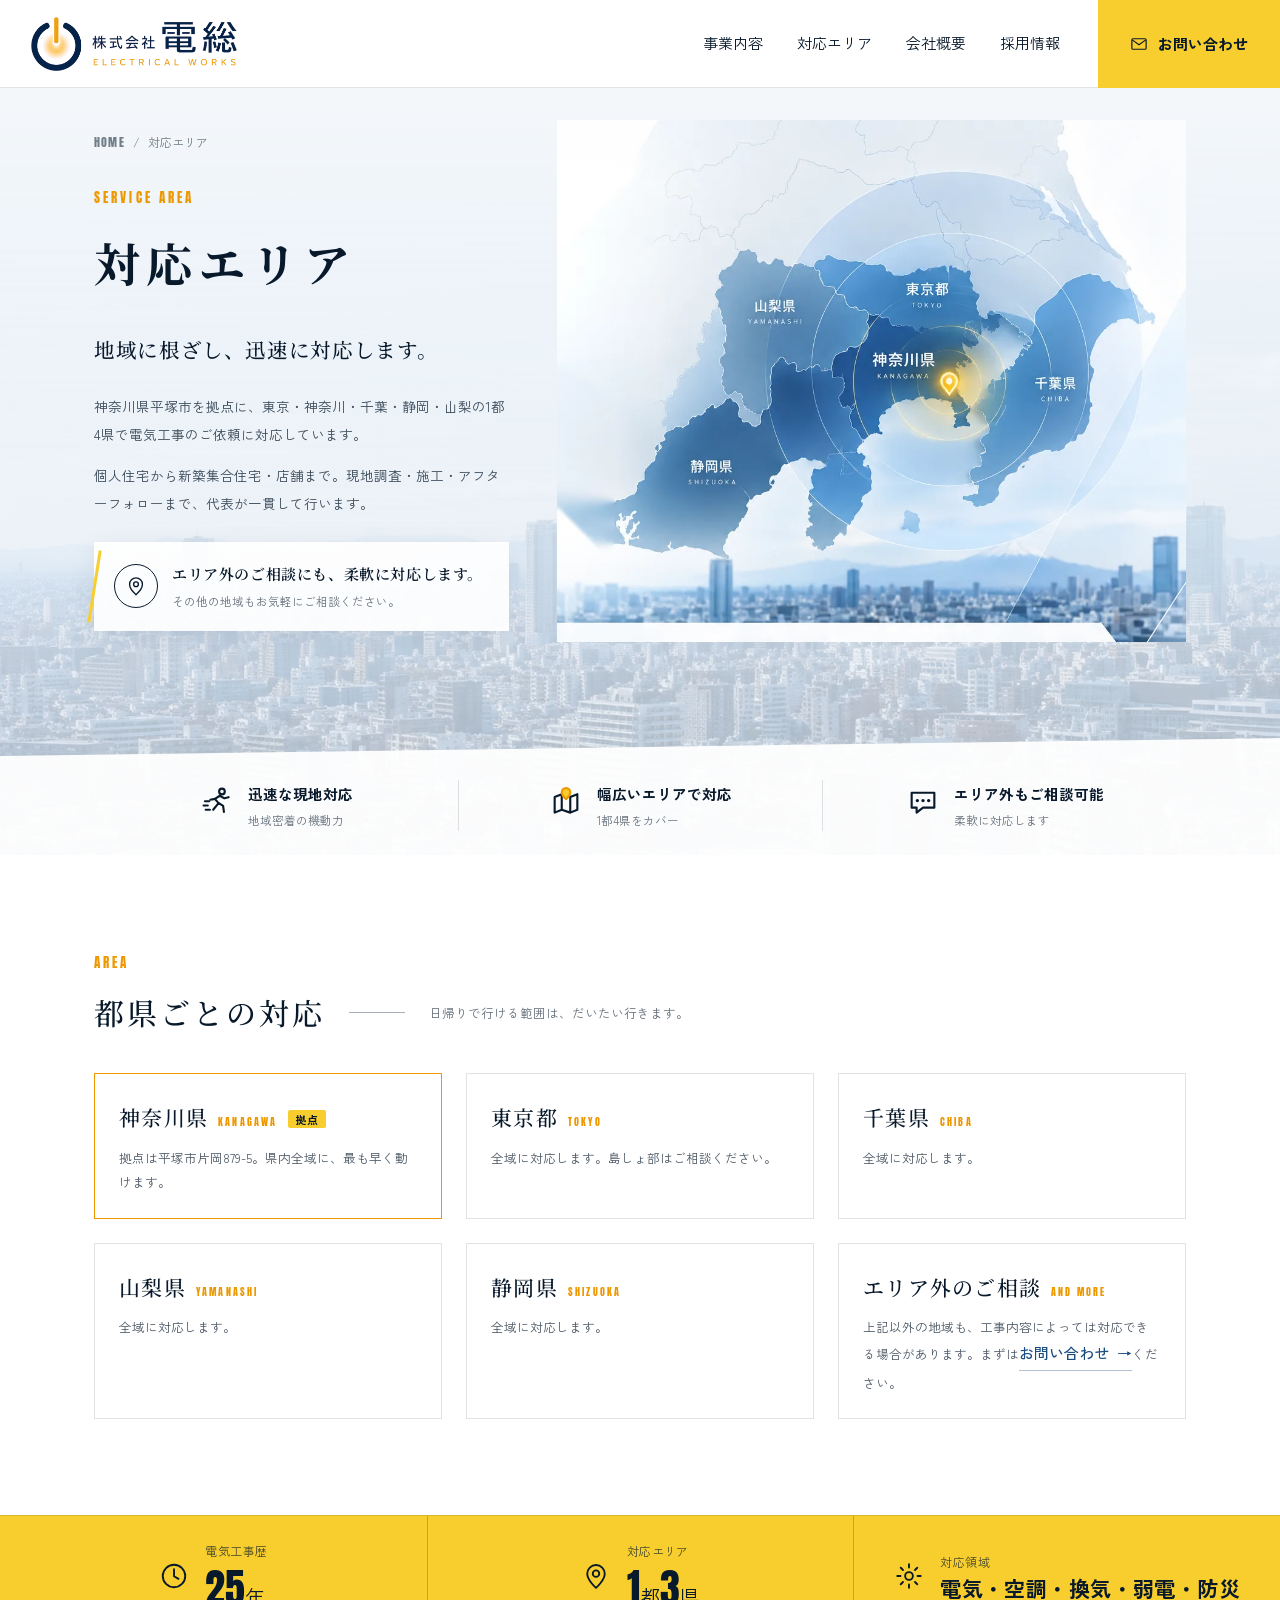
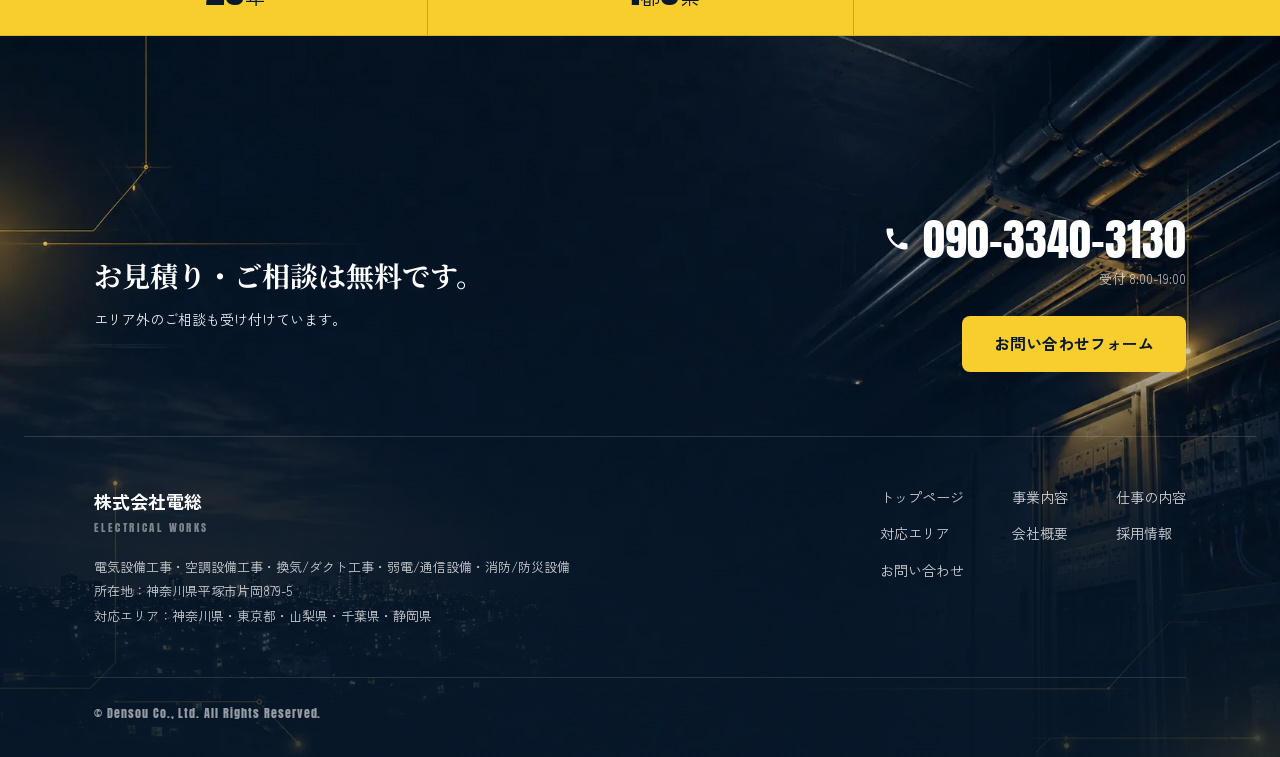
==== commit 9c1a9a0d: "仕事の内容・採用の本文カラムを中央化し、施工の流れを2カラムに 1000px以上で .article__body を中央寄せ（760px）にし、右側が 空きっぱなしになる問題を解消。施工の流れの8ステ" ====
--- a/area/index.html
+++ b/area/index.html
@@ -20,7 +20,7 @@
 <link rel="preconnect" href="https://fonts.googleapis.com">
 <link rel="preconnect" href="https://fonts.gstatic.com" crossorigin>
 <link href="https://fonts.googleapis.com/css2?family=Anton&family=Noto+Serif+JP:wght@400;500&family=Zen+Kaku+Gothic+New:wght@400;500;700&display=swap" rel="stylesheet">
-<link rel="stylesheet" href="../assets/css/style.css?v=42">
+<link rel="stylesheet" href="../assets/css/style.css?v=43">
 </head>
 <body>
 
--- a/assets/css/style.css
+++ b/assets/css/style.css
@@ -1643,6 +1643,16 @@
 /* T-B 記事型 */
 .article { padding-block: var(--s-7); }
 .article__body { max-width: 720px; }
+/* 広い画面では本文カラムを中央に置き、右側が空きっぱなしにならないようにする */
+@media (min-width: 1000px) {
+  .article__body { max-width: 760px; margin-inline: auto; }
+  .article__body .flow {
+    display: grid;
+    grid-template-columns: 1fr 1fr;
+    column-gap: var(--s-5);
+  }
+  .article__body .flow li:nth-last-child(-n+2) { border-bottom: 0; }
+}
 .article h2 {
   font-family: var(--font-display);
   font-weight: 500;
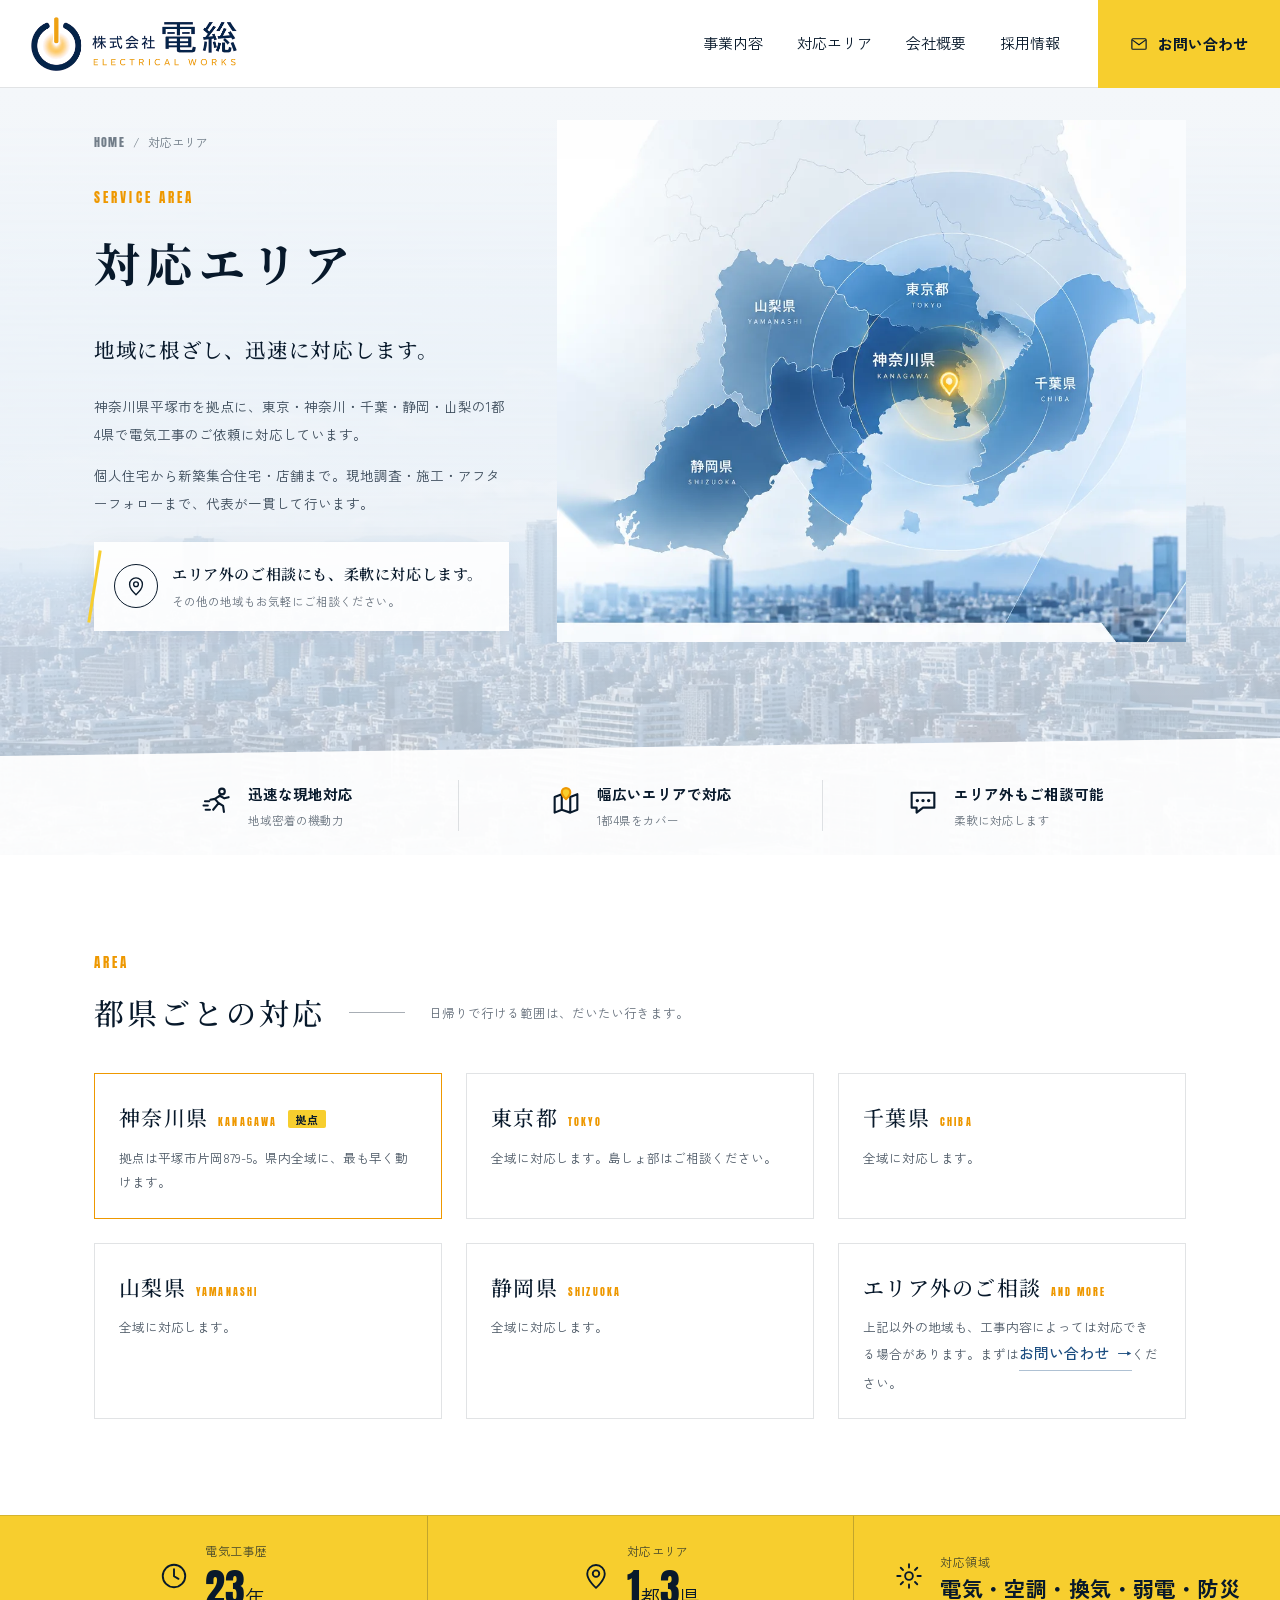
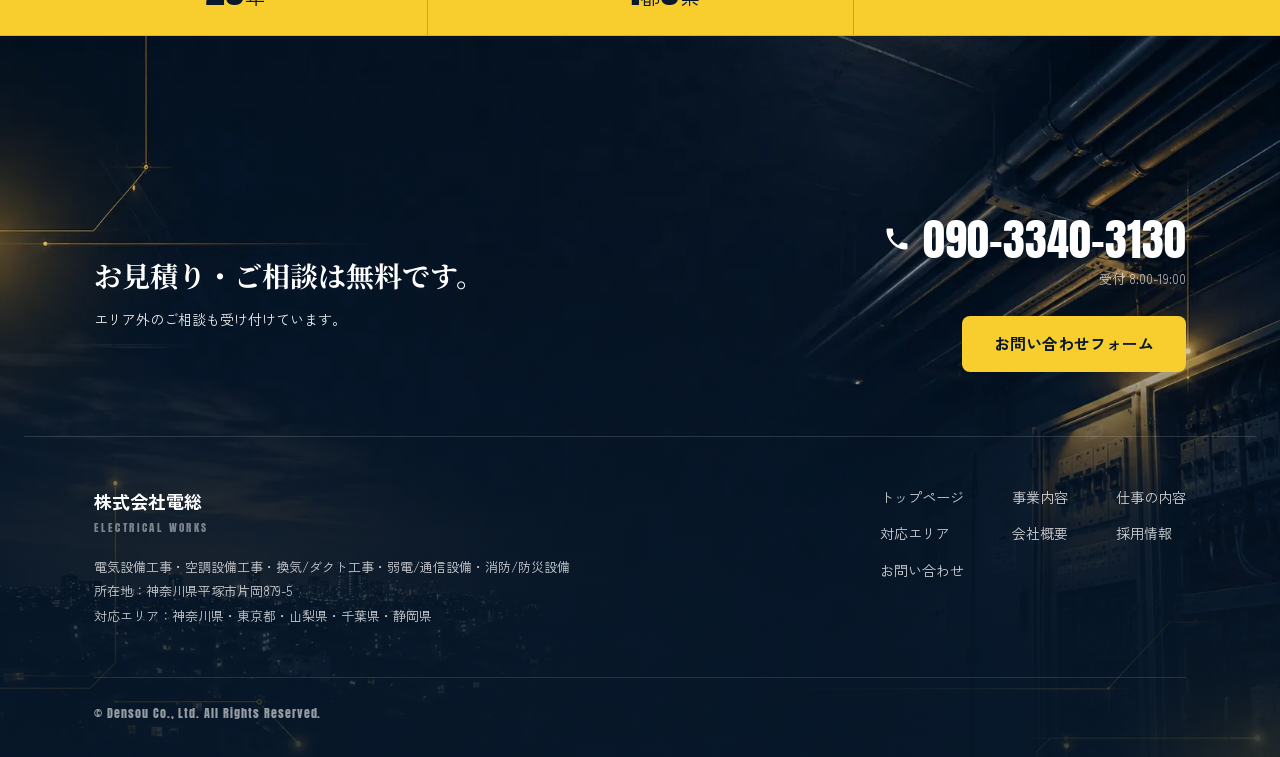
==== commit bb60a6ad: "スマホの事業内容ページが真っ白になる不具合を修正（出現判定を線基準に） svc2-card の出現は親 .svc2-main（data-animate）の is-inview で発動するが、 Inte" ====
--- a/area/index.html
+++ b/area/index.html
@@ -230,6 +230,6 @@
   <a class="mobile-bar__contact" href="../contact/">お問い合わせ</a>
 </div>
 
-<script src="../assets/js/main.js?v=12" defer></script>
+<script src="../assets/js/main.js?v=13" defer></script>
 </body>
 </html>
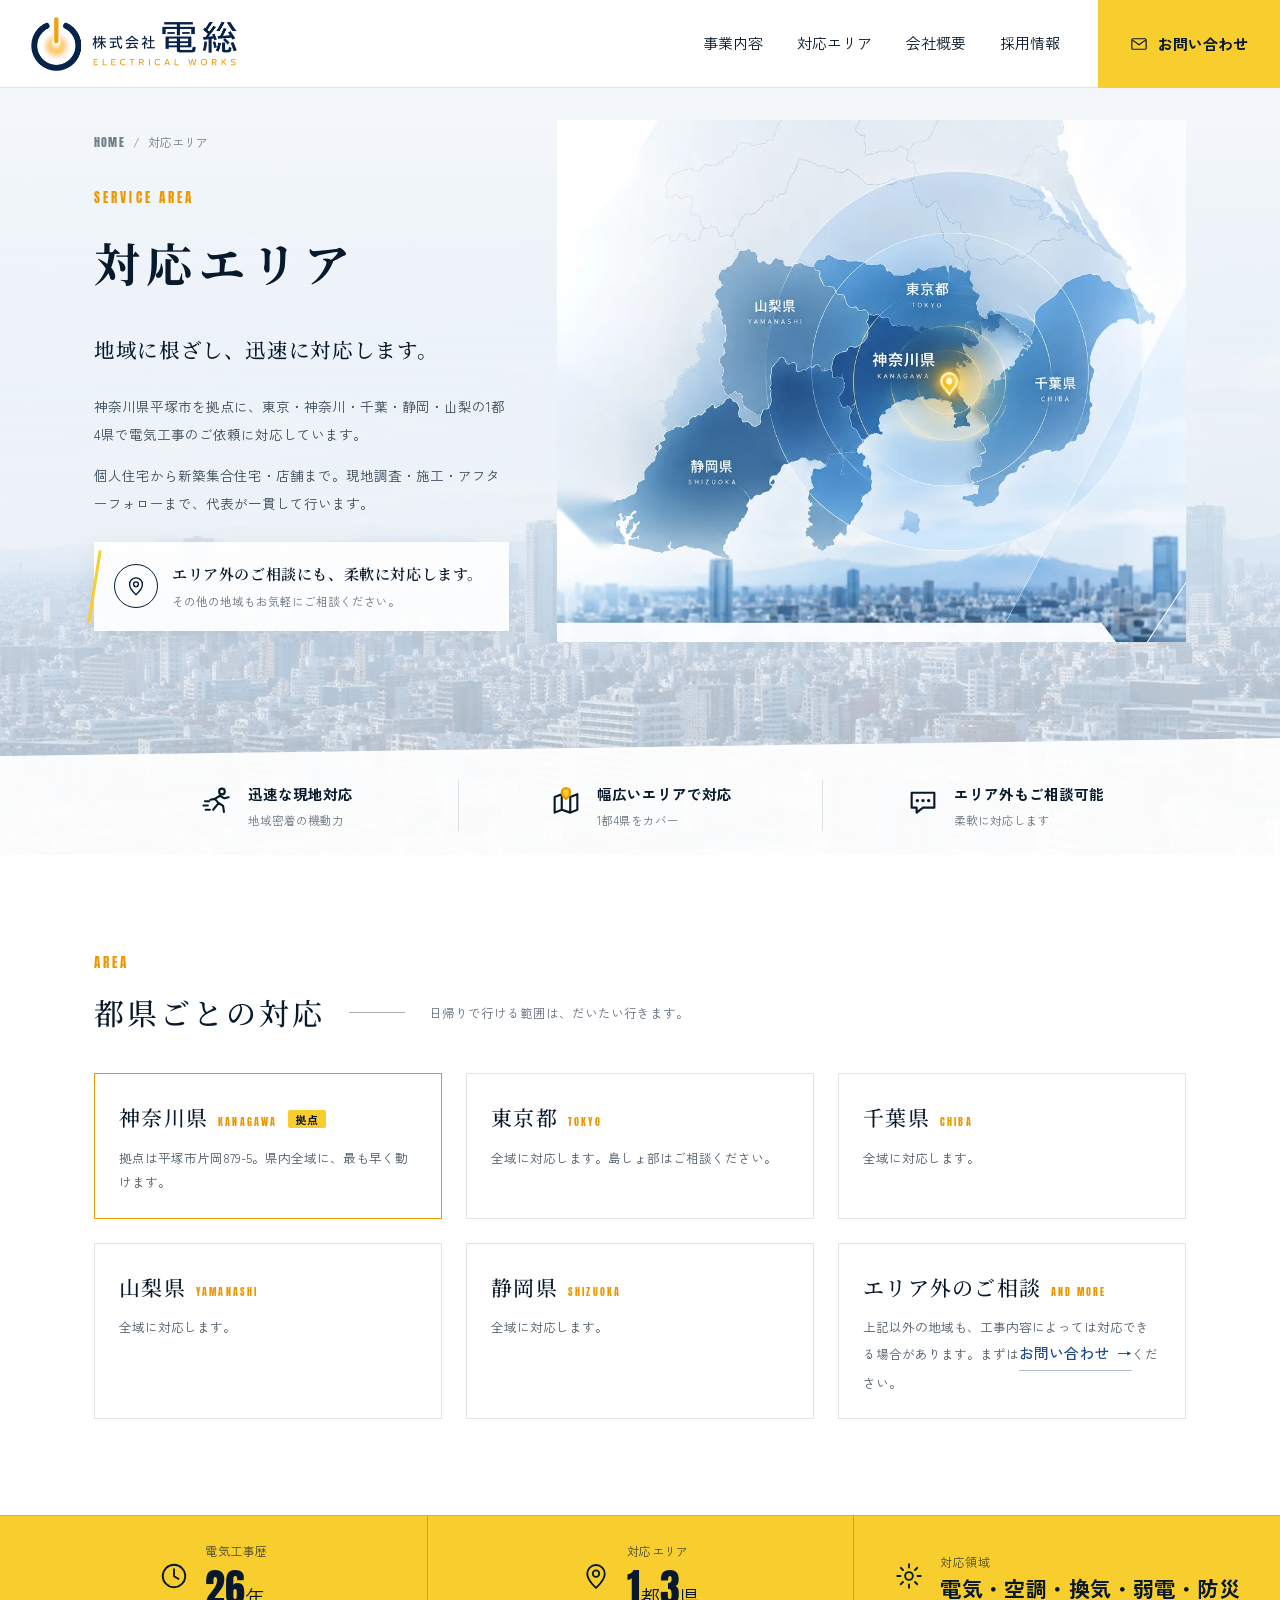
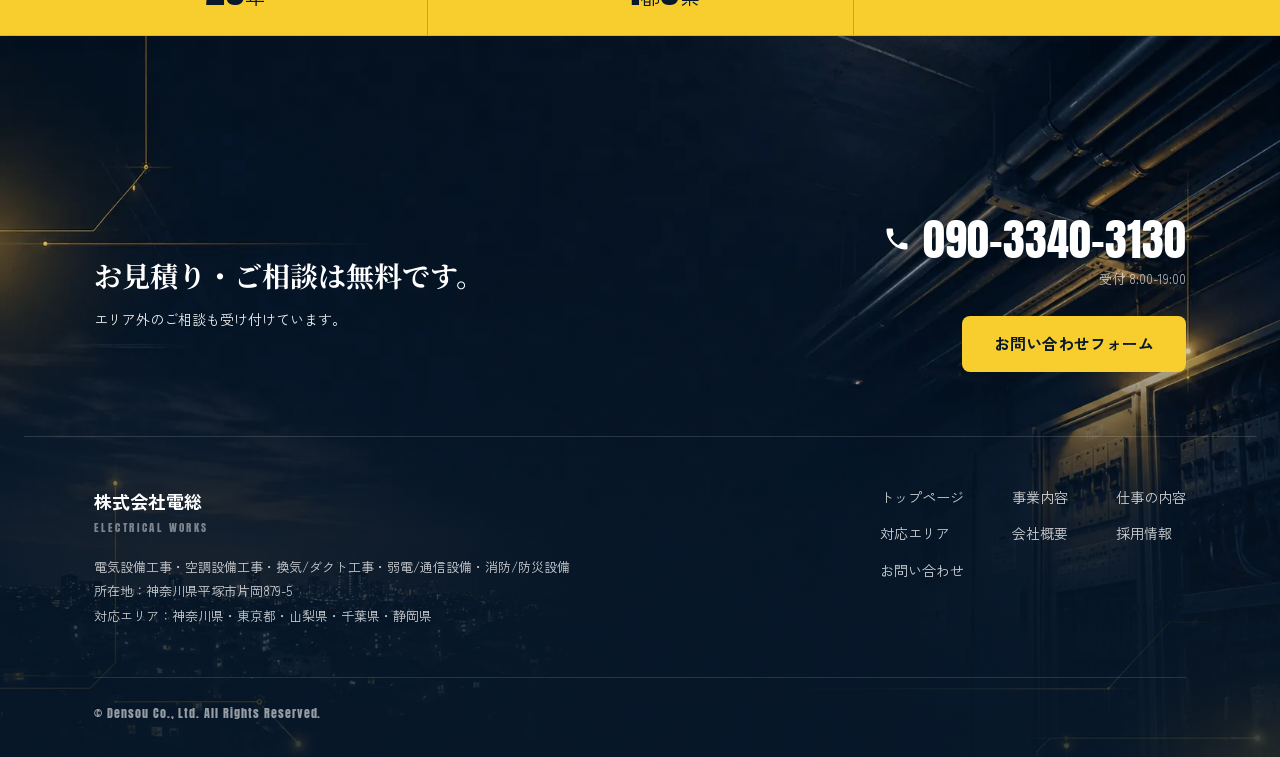
==== commit d39280e4: "ヒーローを縦積みに再構成：縦書きキャッチの下に補足文とCTAを中央軸で揃える 左（補足・ボタン）右（縦書き）の2列構成に違和感があるとの指摘を受け、 キャッチ（上）→補足文→電話/お問い合わせ（下）の" ====
--- a/area/index.html
+++ b/area/index.html
@@ -20,7 +20,7 @@
 <link rel="preconnect" href="https://fonts.googleapis.com">
 <link rel="preconnect" href="https://fonts.gstatic.com" crossorigin>
 <link href="https://fonts.googleapis.com/css2?family=Anton&family=Noto+Serif+JP:wght@400;500&family=Zen+Kaku+Gothic+New:wght@400;500;700&display=swap" rel="stylesheet">
-<link rel="stylesheet" href="../assets/css/style.css?v=43">
+<link rel="stylesheet" href="../assets/css/style.css?v=45">
 </head>
 <body>
 
--- a/assets/css/style.css
+++ b/assets/css/style.css
@@ -402,18 +402,39 @@
   grid-row: 1;
   background: var(--navy-900);
   position: relative;
+  isolation: isolate;
+  overflow: hidden;
   display: flex;
   align-items: center;
   /* 上は左上ロゴプレートの逃げ */
   padding: 120px 48px 64px;
 }
+/* 紺の濃さは保ったまま、光の流線だけを浮かせる（screenは暗部を変えない） */
+.hero[data-hero="split"] .hero__panel::before {
+  content: "";
+  position: absolute;
+  inset: 0;
+  z-index: -1;
+  background-image: url("../img/fx-streams.jpg");
+  background-image: image-set(url("../img/fx-streams.webp") type("image/webp"),
+                              url("../img/fx-streams.jpg") type("image/jpeg"));
+  background-size: cover;
+  background-position: 30% 78%;
+  mix-blend-mode: screen;
+  opacity: .34;
+  /* 文字の乗る上半分は静かに、下へ向かって光が流れる */
+  -webkit-mask-image: linear-gradient(200deg, transparent 12%, #000 55%);
+  mask-image: linear-gradient(200deg, transparent 12%, #000 55%);
+  pointer-events: none;
+}
 .hero[data-hero="split"] .hero__body {
   position: relative;
-  /* 縦書きコピー（右）＋ 補足とCTAの列（左・下寄せ） */
-  display: flex;
-  flex-direction: row-reverse;
-  align-items: stretch;
-  gap: clamp(16px, 2.4vw, 40px);
+  /* 縦書きキャッチ（上）→ 補足文 → CTA（下）の縦積み。中央軸で揃える */
+  display: flex;
+  flex-direction: column;
+  align-items: center;
+  gap: clamp(24px, 3.6svh, 40px);
+  width: 100%;
 }
 
 /* --- キャッチ（縦組み）＋補足＋CTA --- */
@@ -423,7 +444,7 @@
   font-family: var(--font-display);
   font-weight: 400;
   /* 幅と高さの両方に追従して縮む。要素の重なりを構造的に防ぐ */
-  font-size: clamp(24px, min(2.6vw, 5.2svh), 42px);
+  font-size: clamp(22px, min(2.6vw, 4.6svh), 40px);
   letter-spacing: .12em;
   line-height: 2.0;            /* 縦組みでは列の間隔 */
   color: #fff;
@@ -434,20 +455,31 @@
 .hero__aside {
   display: flex;
   flex-direction: column;
-  justify-content: flex-end;
-  min-width: 0;
+  gap: 24px;
+  width: 100%;
+  max-width: 360px;
 }
 .hero__sub {
   font-size: 14px;
   line-height: 1.9;
   color: rgba(255,255,255,.82);
+  text-align: center;
 }
 .hero__cta {
-  margin-top: 24px;
   display: flex;
   flex-direction: column;      /* 縦書きの隣で細い列に収める */
   align-items: stretch;
   gap: 16px;
+}
+/* 電話番号が途中で折れると読めないので、ヒーローのボタンは常に1行 */
+.hero__cta .btn-primary,
+.hero__cta .btn-secondary { white-space: nowrap; }
+/* 分割ヒーローが狭くなる帯：パネルを広げ、ボタンを細身にして折返しを防ぐ */
+@media (min-width: 900px) and (max-width: 1199px) {
+  .hero[data-hero="split"] { grid-template-columns: 42% 58%; }
+  .hero[data-hero="split"] .hero__panel { padding: 110px 36px 56px; }
+  .hero__cta .btn-primary,
+  .hero__cta .btn-secondary { padding-inline: 16px; font-size: 15px; }
 }
 .hero__copy .hero__line {
   opacity: 0;
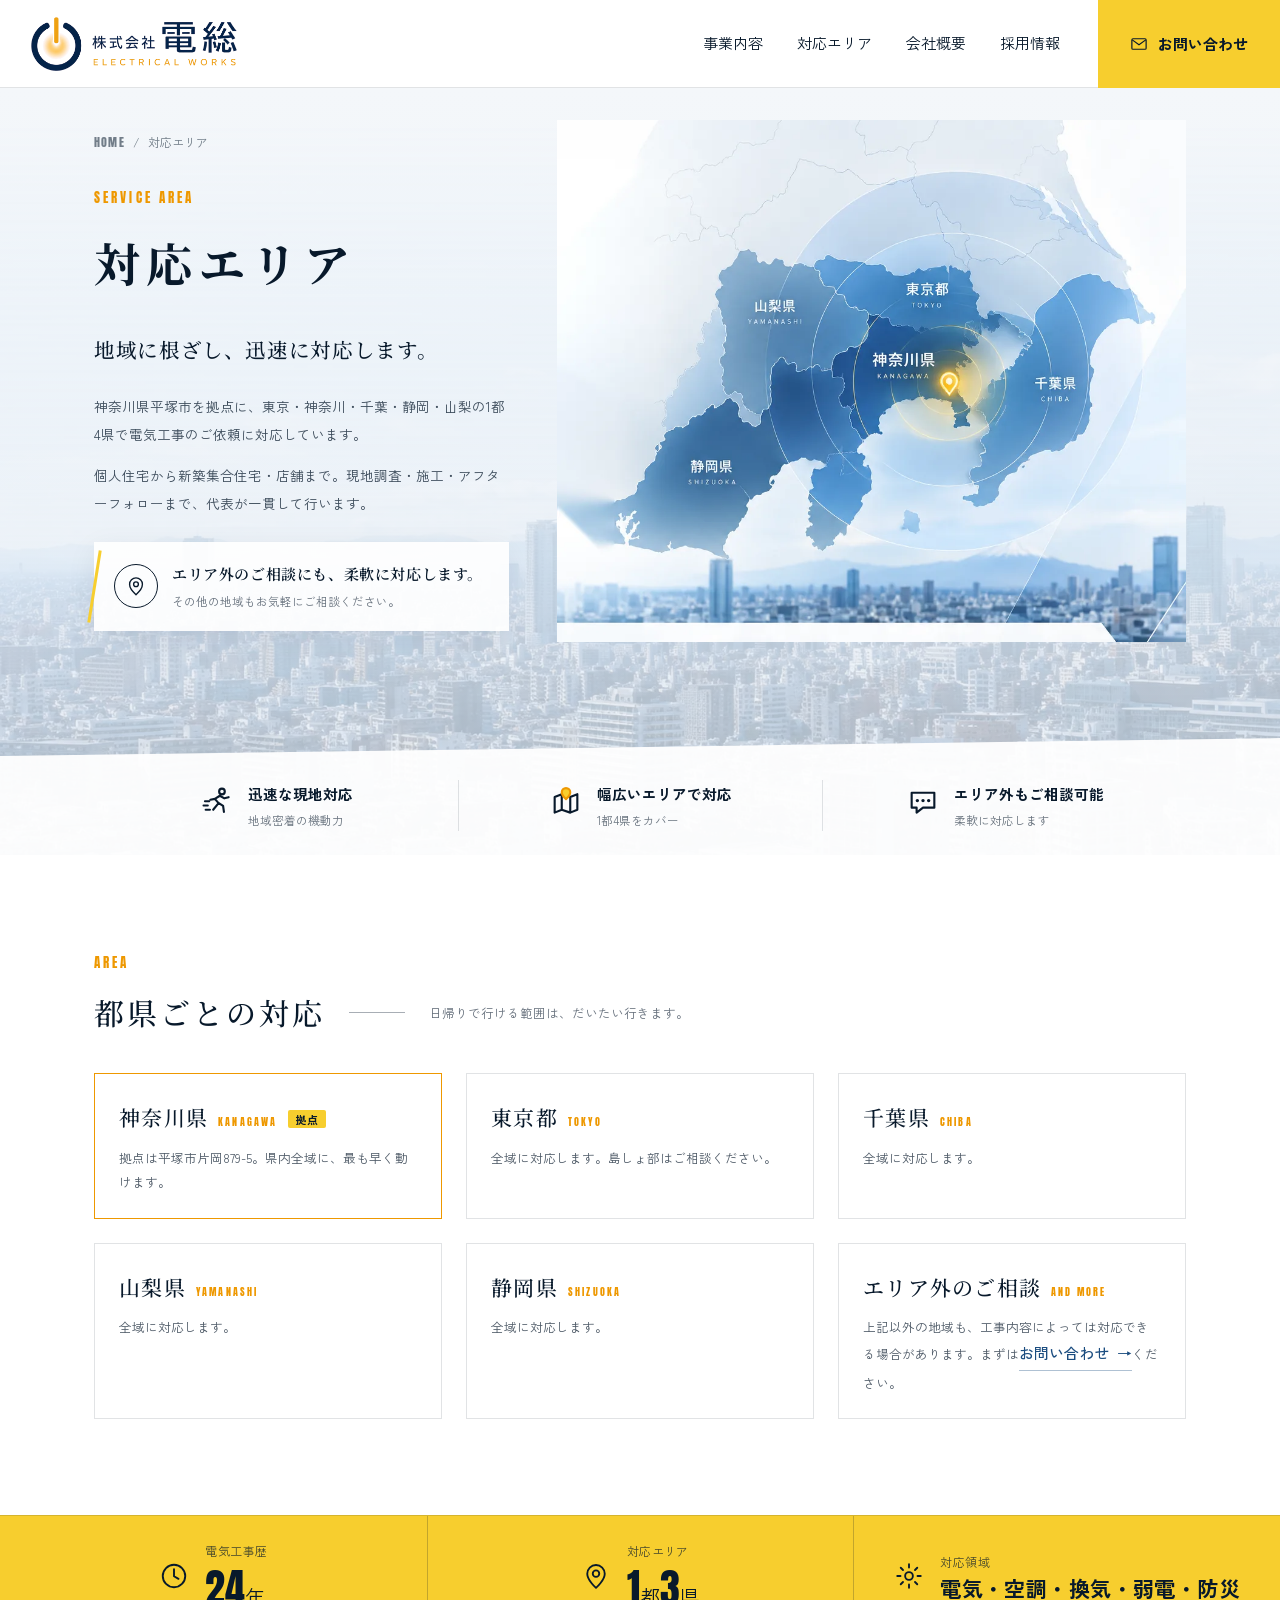
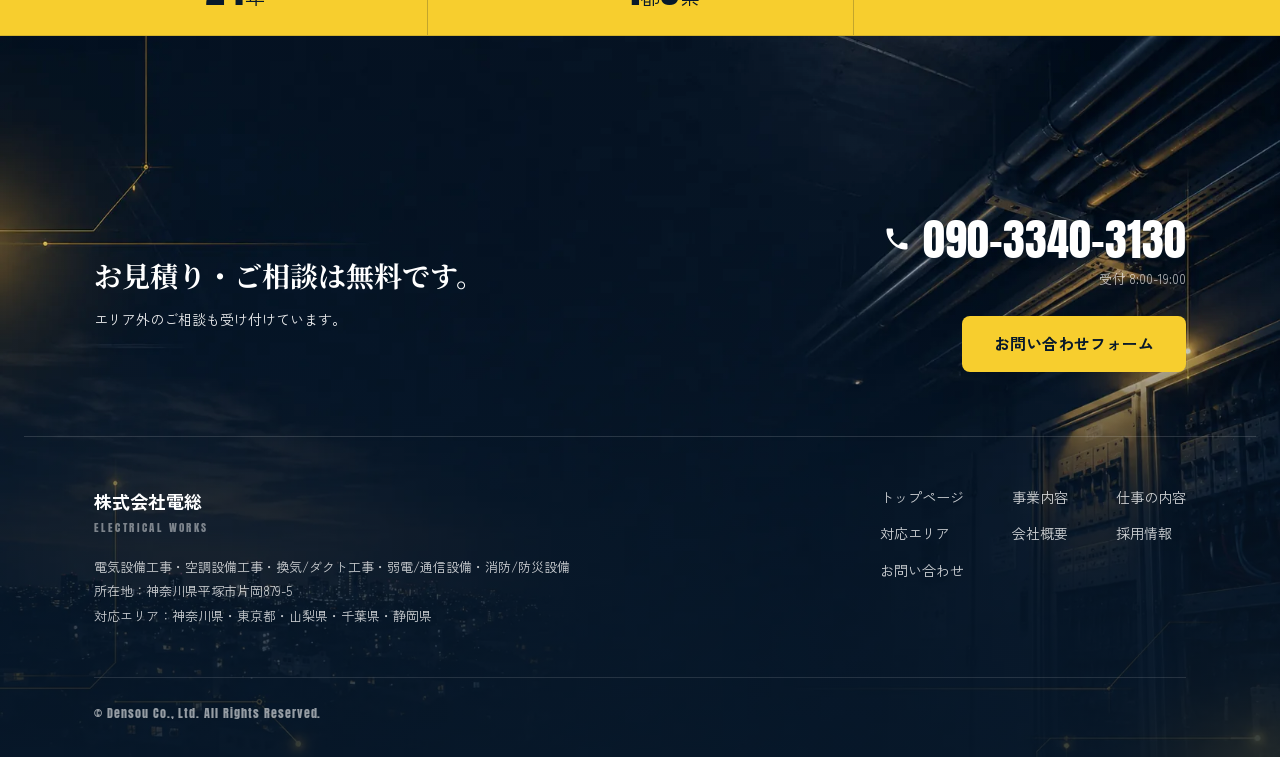
==== commit f5419a61: "採用ページに現場写真とエリア地図を配置 文字だけで続いていた採用ページに、実際の現場写真（AI生成ではない 施工実写のみ）を3箇所追加： - 仕事の内容：3本柱に対応する実写ギャラリー（分電盤／室外機" ====
--- a/area/index.html
+++ b/area/index.html
@@ -20,7 +20,7 @@
 <link rel="preconnect" href="https://fonts.googleapis.com">
 <link rel="preconnect" href="https://fonts.gstatic.com" crossorigin>
 <link href="https://fonts.googleapis.com/css2?family=Anton&family=Noto+Serif+JP:wght@400;500&family=Zen+Kaku+Gothic+New:wght@400;500;700&display=swap" rel="stylesheet">
-<link rel="stylesheet" href="../assets/css/style.css?v=45">
+<link rel="stylesheet" href="../assets/css/style.css?v=46">
 </head>
 <body>
 
--- a/assets/css/style.css
+++ b/assets/css/style.css
@@ -3478,6 +3478,66 @@
 }
 
 /* 採用：1日の流れを「電線」のタイムラインに */
+/* 採用：仕事の3本柱に対応する現場写真ギャラリー */
+.rec-gallery {
+  display: grid;
+  grid-template-columns: repeat(3, 1fr);
+  gap: 16px;
+  margin-block: var(--s-3) var(--s-4);
+}
+.rec-gallery figure { margin: 0; }
+.rec-gallery__ph {
+  display: block;
+  aspect-ratio: 4 / 3;
+  overflow: hidden;
+  border-radius: 6px;
+  box-shadow: 0 14px 30px -22px rgba(8,25,43,.5);
+}
+.rec-gallery__ph img { width: 100%; height: 100%; object-fit: cover; }
+.rec-gallery figcaption {
+  font-size: 12px;
+  color: var(--ink-60);
+  margin-top: 8px;
+  letter-spacing: .04em;
+}
+@media (max-width: 639px) {
+  .rec-gallery { grid-template-columns: 1fr; gap: 20px; }
+  .rec-gallery__ph { aspect-ratio: 16 / 10; }
+}
+
+/* 採用：1日の流れ＋夕暮れの現場写真の2カラム */
+.day-cols { display: grid; grid-template-columns: 1fr; }
+@media (min-width: 900px) {
+  .day-cols {
+    grid-template-columns: 1fr 250px;
+    gap: 40px;
+    align-items: stretch;
+  }
+}
+.day-photo { margin: var(--s-3) 0 0; }
+.day-photo picture, .day-photo img {
+  display: block;
+  width: 100%;
+  height: 100%;
+  object-fit: cover;
+  border-radius: 6px;
+}
+@media (max-width: 899px) {
+  /* モバイルはタイムラインだけで十分伝わるので写真は出さない */
+  .day-photo { display: none; }
+}
+
+/* 採用：対応エリアの地図 */
+.rec-map { margin: var(--s-3) 0 0; }
+.rec-map img {
+  display: block;
+  width: 100%;
+  max-width: 560px;
+  height: auto;
+  border-radius: 8px;
+  box-shadow: 0 16px 34px -24px rgba(8,25,43,.45);
+}
+
 .dayline {
   position: relative;
   margin-block: var(--s-3) var(--s-4);
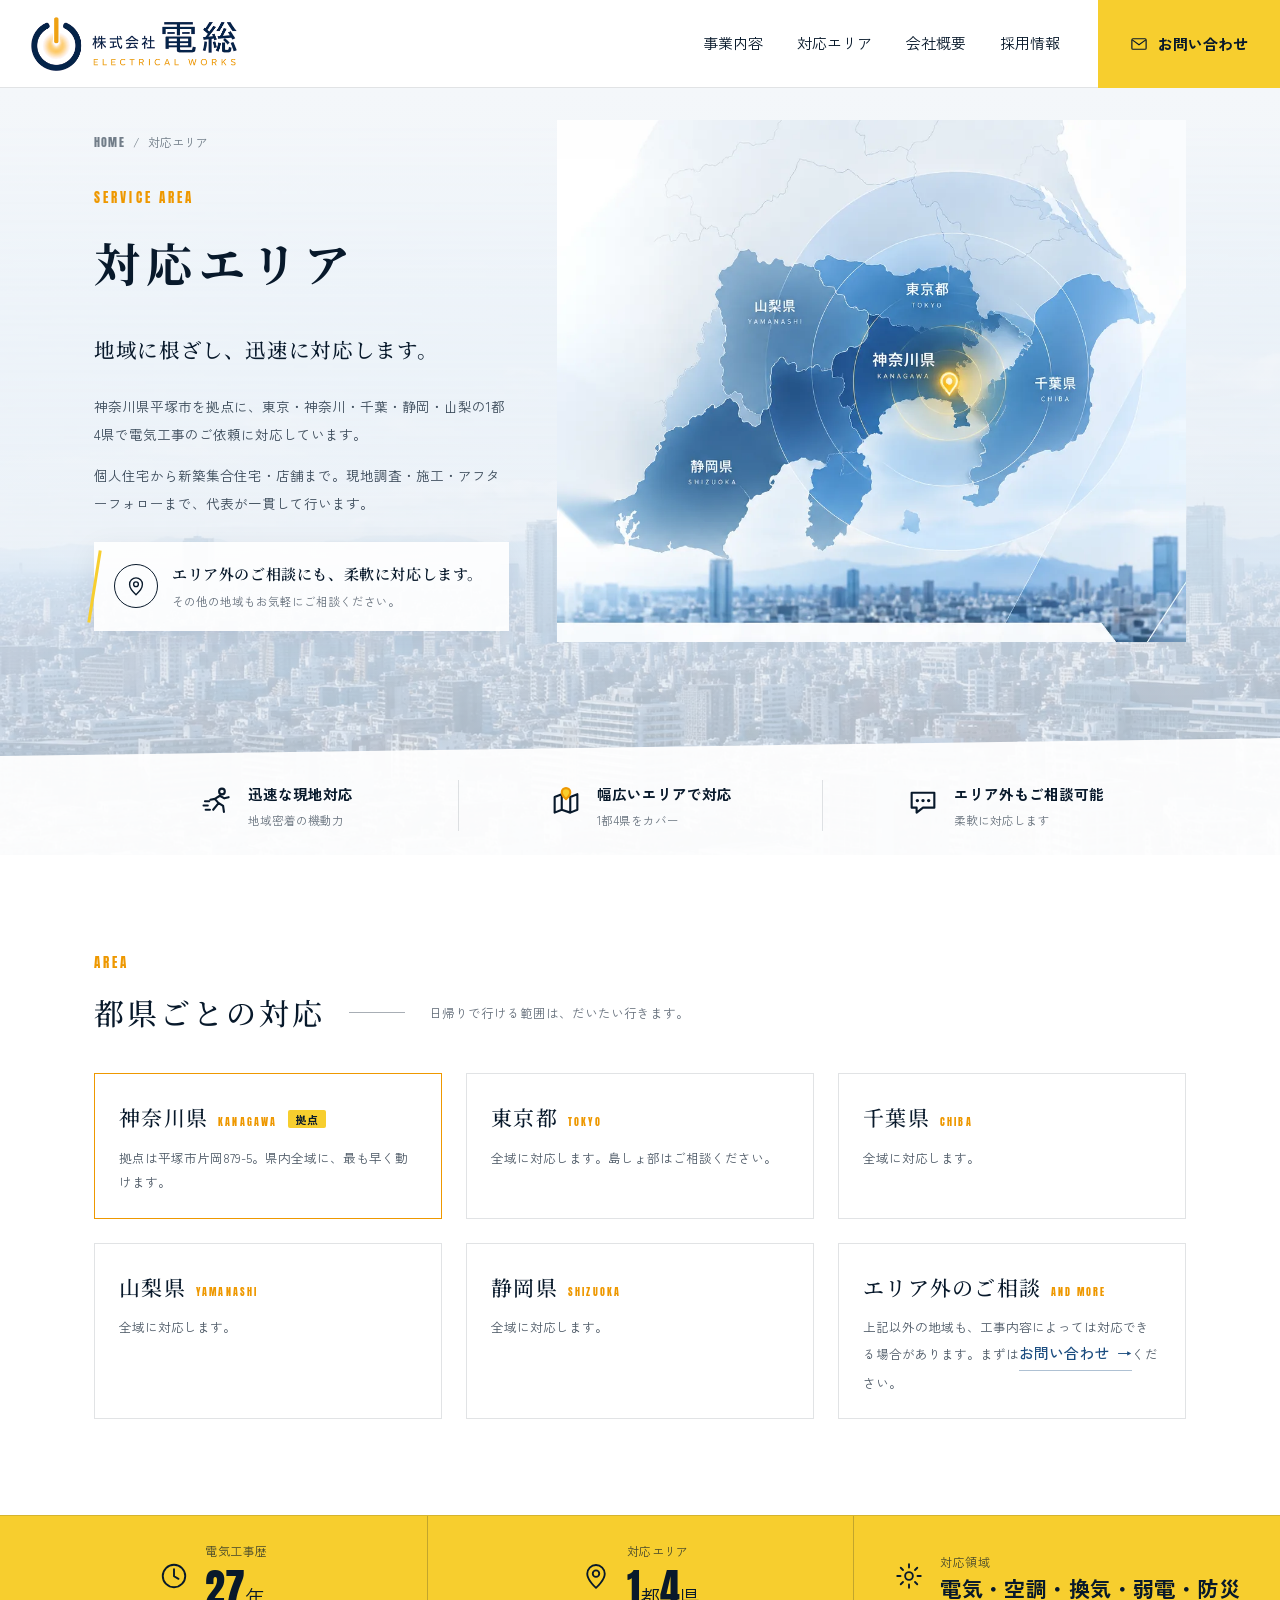
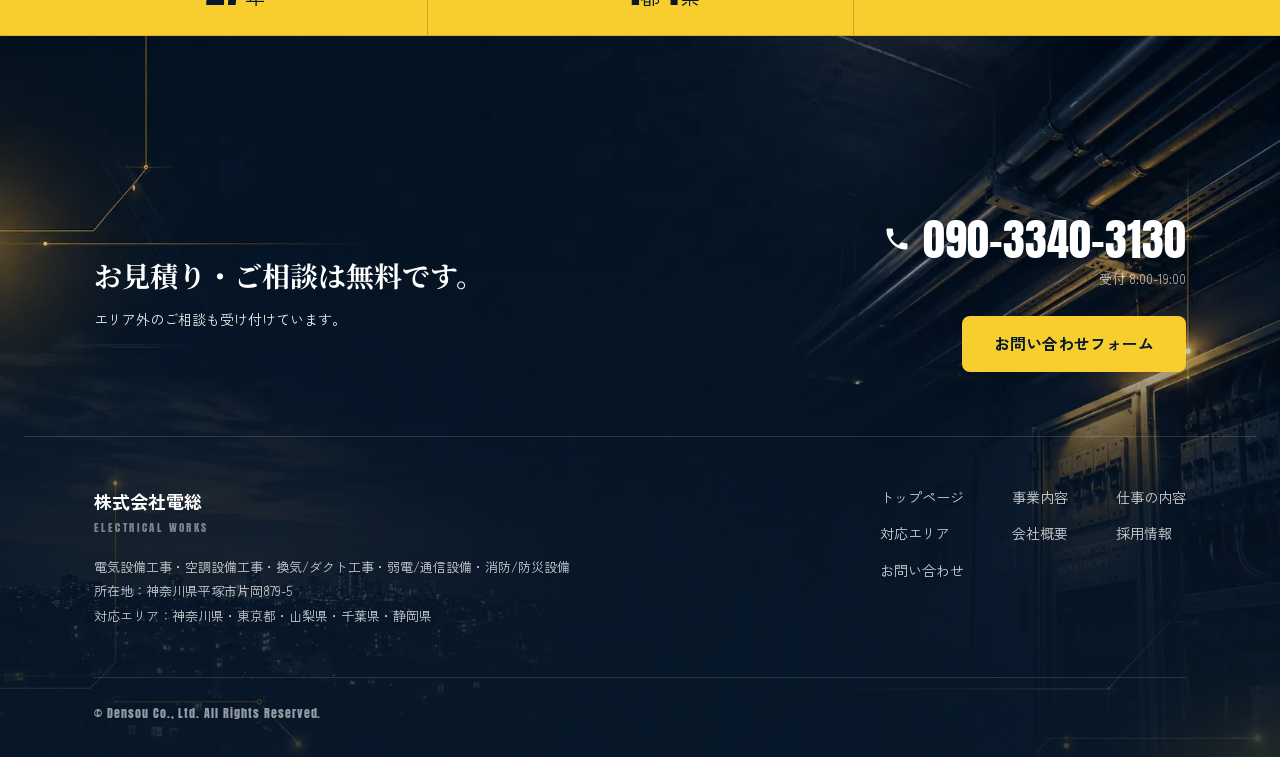
==== commit 5ed6271d: "お問い合わせの種別カードを支給の線画イラスト3枚に差し替え 「紺の夜に一点だけ灯りがともる」シリーズ（ユーザー生成の支給素材）： - 法人＝図面の上のデスクランプ / 個人＝取付完了で灯る天井照明 /" ====
--- a/area/index.html
+++ b/area/index.html
@@ -20,7 +20,7 @@
 <link rel="preconnect" href="https://fonts.googleapis.com">
 <link rel="preconnect" href="https://fonts.gstatic.com" crossorigin>
 <link href="https://fonts.googleapis.com/css2?family=Anton&family=Noto+Serif+JP:wght@400;500&family=Zen+Kaku+Gothic+New:wght@400;500;700&display=swap" rel="stylesheet">
-<link rel="stylesheet" href="../assets/css/style.css?v=46">
+<link rel="stylesheet" href="../assets/css/style.css?v=48">
 </head>
 <body>
 
--- a/assets/css/style.css
+++ b/assets/css/style.css
@@ -3582,19 +3582,27 @@
 /* お問い合わせ：種別カードに斜めの黄アクセント */
 .type-card {
   position: relative;
-  border-radius: 0;
-  padding-left: calc(var(--s-3) + 14px);
-}
-.type-card::before {
-  content: "";
-  position: absolute;
-  left: 10px; top: 12px; bottom: 12px;
-  width: 3px;
-  background: var(--yellow);
-  transform: rotate(8deg);
-}
+  border-radius: 6px;
+  padding: 0 0 var(--s-2);
+  overflow: hidden;
+  box-shadow: 0 14px 30px -24px rgba(8,25,43,.4);
+}
+.type-card__ph {
+  display: block;
+  aspect-ratio: 16 / 8;
+  overflow: hidden;
+  margin-bottom: 14px;
+  border-bottom: 3px solid var(--yellow);
+}
+.type-card__ph img {
+  width: 100%; height: 100%;
+  object-fit: cover;
+  transition: transform .4s var(--ease);
+}
+.type-card:hover .type-card__ph img { transform: scale(1.05); }
+
+.type-card__title, .type-card__text { padding-inline: 18px; }
 .type-card:hover { border-color: var(--navy-900); }
-.type-card[aria-pressed="true"]::before { background: var(--yellow); }
 
 /* FAQ：Qを紺のバッジに */
 .faq dt {
